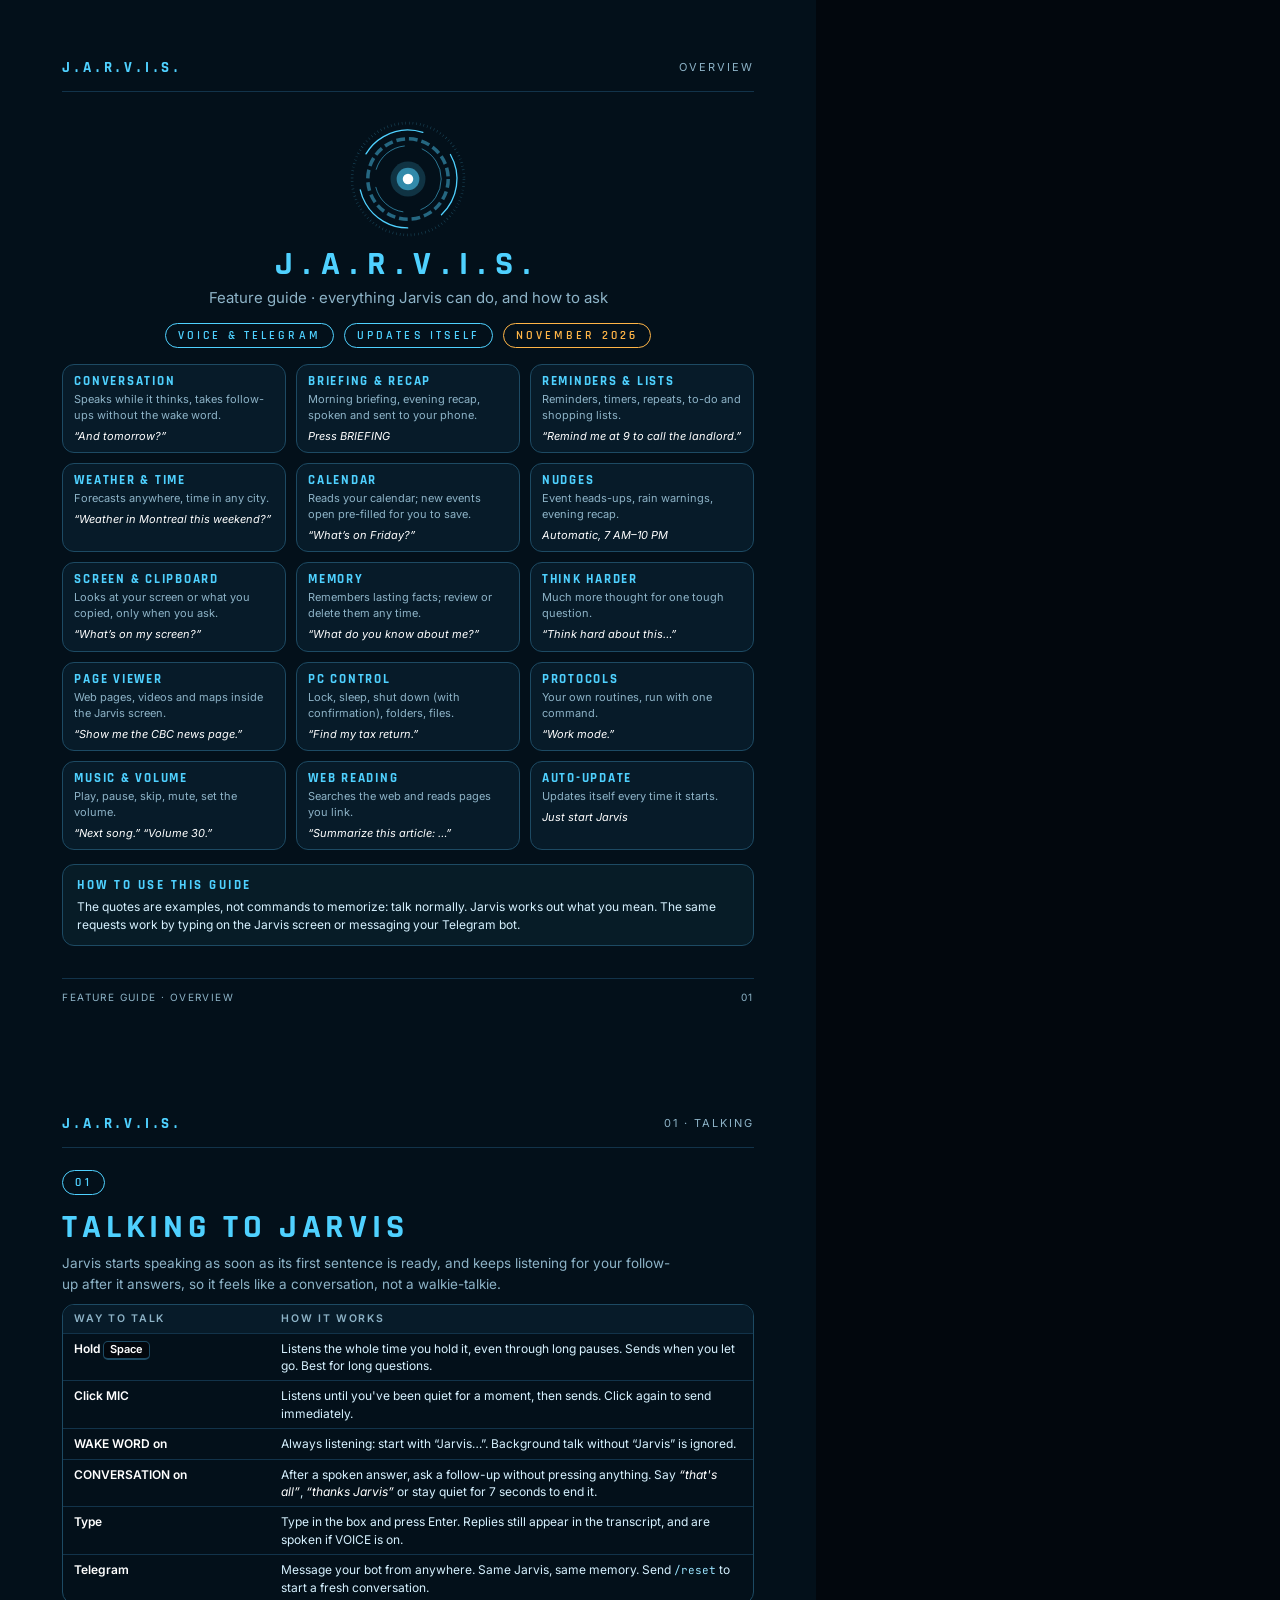
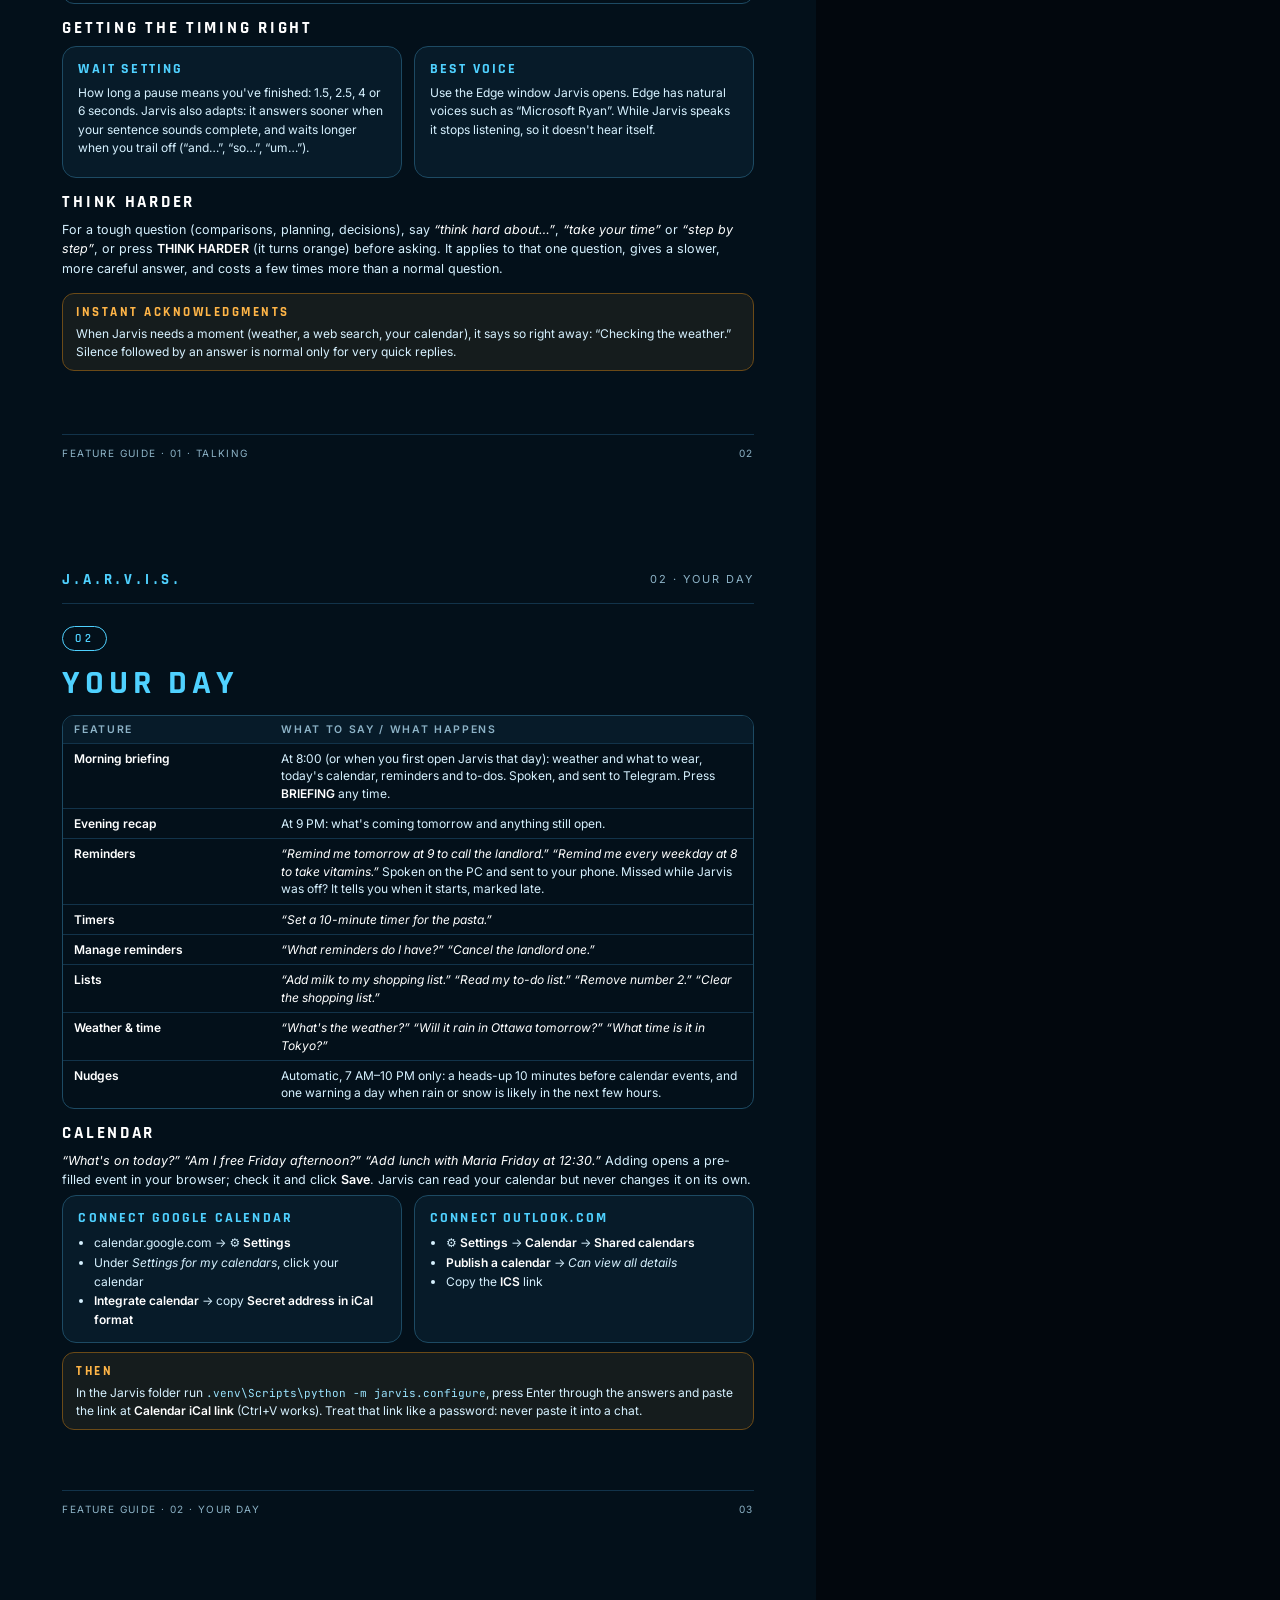
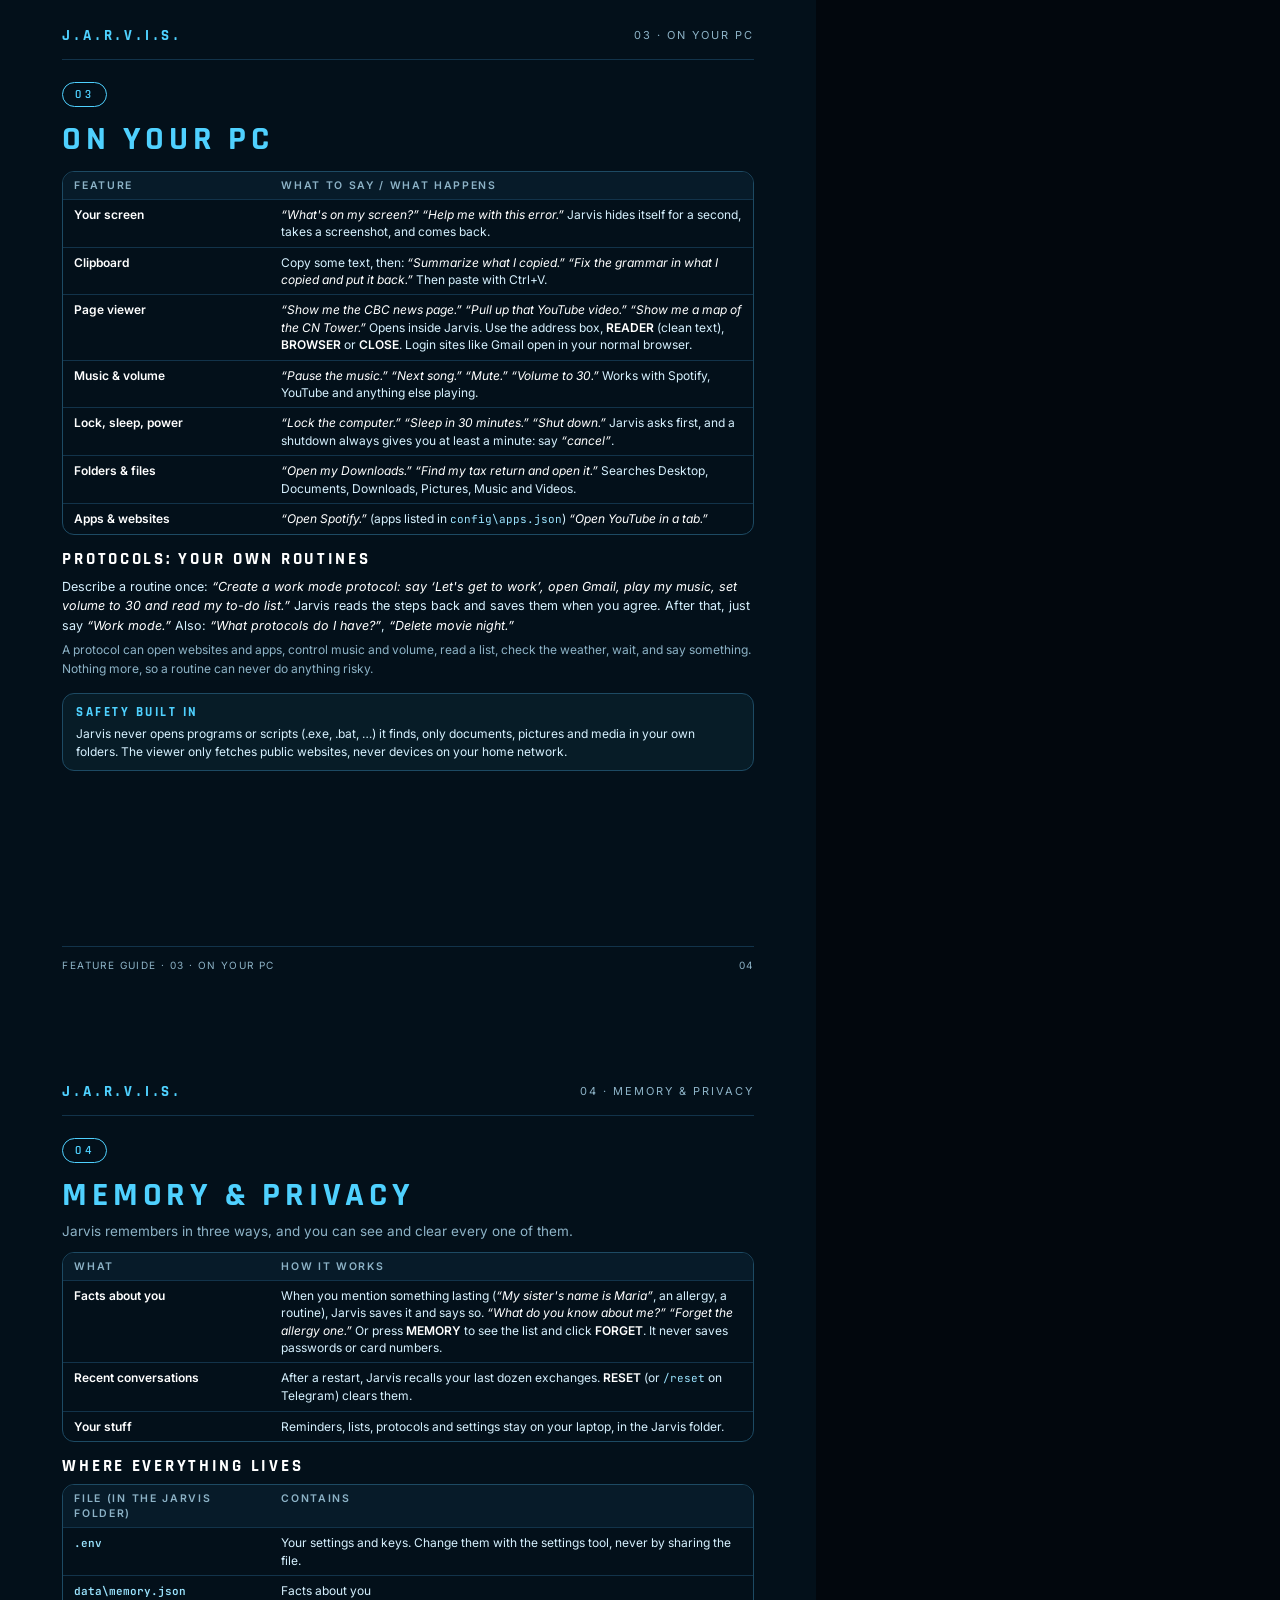
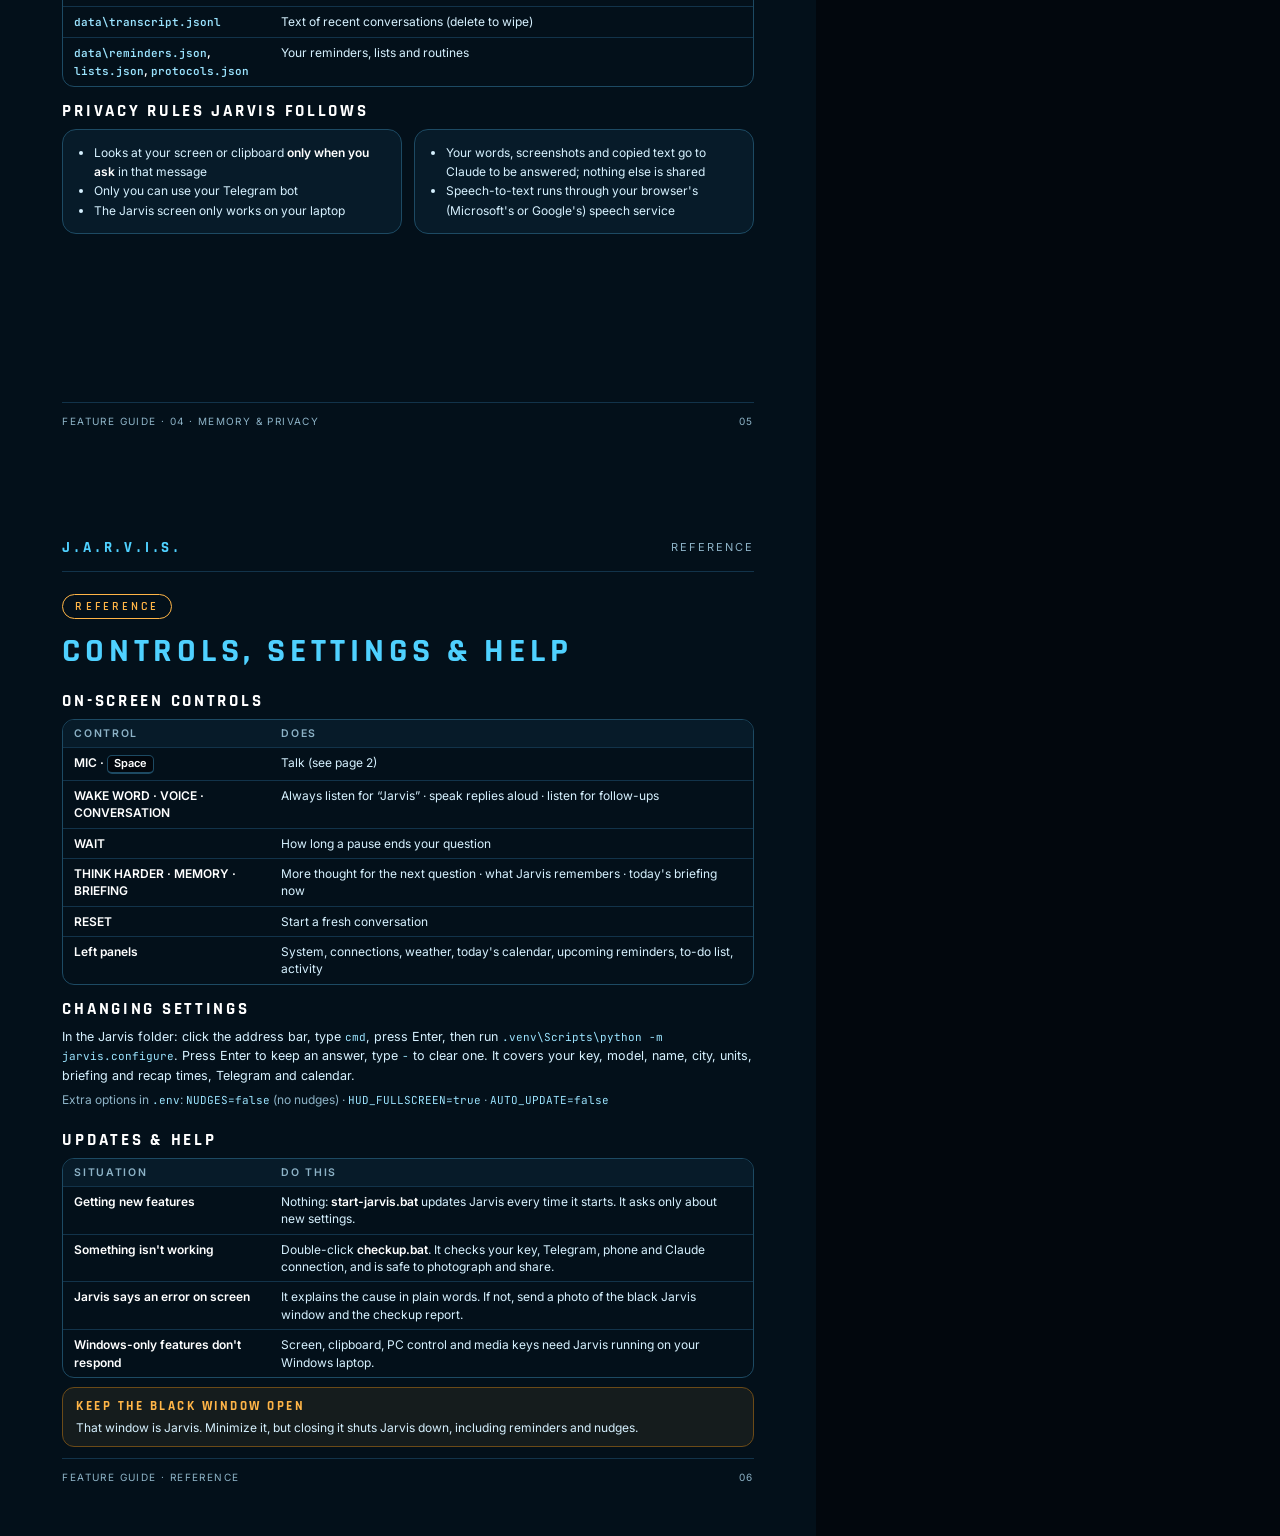
==== docs/src/features.html @ b1945a87 "Add themed feature guide PDF covering everything Jarvis can do Co-Authored-By: Claude Opus 5.5 <nore" ====
<!doctype html>
<html lang="en">
<head>
<meta charset="utf-8">
<title>Jarvis Feature Guide</title>
<link rel="stylesheet" href="https://fonts.googleapis.com/css2?family=Inter:wght@400;500;600;700&family=JetBrains+Mono:wght@400;500&family=Rajdhani:wght@500;600;700&display=swap">
<style>
  @page { size: letter; margin: 0; }
  :root {
    --bg: #03101a; --deep: #02070d; --card: #071b29; --line: #1d4a63; --rule: #12334a;
    --cyan: #4fd1ff; --cyan-soft: #9be4ff; --amber: #ffb547; --amber-line: #6b4a17;
    --text: #d6f1ff; --muted: #8db3c7; --white: #ffffff;
  }
  * { box-sizing: border-box; }
  html, body { margin: 0; background: var(--deep); }
  body { font-family: Inter, system-ui, sans-serif; color: var(--text); -webkit-print-color-adjust: exact; print-color-adjust: exact; }
  .page {
    width: 8.5in; height: 11in; padding: 0.6in 0.65in 0.55in; position: relative; overflow: hidden;
    background: var(--bg); page-break-after: always; display: flex; flex-direction: column;
  }
  .page:last-child { page-break-after: auto; }
  .topbar { display: flex; align-items: center; justify-content: space-between; padding-bottom: 14px; border-bottom: 1px solid var(--rule); margin-bottom: 22px; }
  .brand { font-family: Rajdhani, sans-serif; font-weight: 700; letter-spacing: .32em; color: var(--cyan); font-size: 15px; }
  .crumb { font-size: 11px; letter-spacing: .18em; color: var(--muted); }
  .foot { margin-top: auto; display: flex; justify-content: space-between; font-size: 10px; letter-spacing: .14em; color: var(--muted); padding-top: 12px; border-top: 1px solid var(--rule); }
  h1 { font-family: Rajdhani, sans-serif; font-weight: 700; letter-spacing: .14em; color: var(--cyan); font-size: 34px; margin: 0 0 4px; text-transform: uppercase; }
  h2 { font-family: Rajdhani, sans-serif; font-weight: 700; letter-spacing: .16em; color: var(--white); font-size: 17px; margin: 18px 0 8px; text-transform: uppercase; }
  .lead { color: var(--muted); font-size: 13.5px; line-height: 1.55; margin: 0 0 16px; max-width: 6.4in; }
  p { font-size: 12.5px; line-height: 1.55; margin: 0 0 8px; }
  b, strong { color: var(--white); font-weight: 600; }
  .chip { display: inline-block; font-family: Rajdhani, sans-serif; font-weight: 600; font-size: 12px; letter-spacing: .26em; padding: 4px 12px; border: 1px solid var(--cyan); border-radius: 999px; color: var(--cyan); }
  .chip.amber { border-color: var(--amber); color: var(--amber); }
  .page > .chip { align-self: flex-start; }

  .steps { list-style: none; margin: 0; padding: 0; display: flex; flex-direction: column; gap: 9px; }
  .steps li { display: grid; grid-template-columns: 22px 30px 1fr; gap: 10px; align-items: start; background: var(--card); border: 1px solid var(--line); border-radius: 12px; padding: 10px 12px; font-size: 12.5px; line-height: 1.5; }
  .box { width: 16px; height: 16px; border: 1.5px solid var(--cyan); border-radius: 4px; margin-top: 2px; }
  .num { font-family: Rajdhani, sans-serif; font-weight: 700; color: var(--cyan); font-size: 17px; line-height: 1.2; }
  .steps li .sub { color: var(--muted); font-size: 11.5px; display: block; margin-top: 3px; }

  code, .mono { font-family: "JetBrains Mono", ui-monospace, monospace; font-size: 11.5px; color: var(--cyan-soft); }
  .term { background: var(--deep); border: 1px solid var(--line); border-radius: 12px; padding: 12px 14px; margin: 8px 0 4px; }
  .term .bar { display: flex; gap: 6px; margin-bottom: 9px; }
  .term .bar i { width: 8px; height: 8px; border-radius: 50%; background: var(--line); }
  .term pre { margin: 0; font-family: "JetBrains Mono", monospace; font-size: 12px; line-height: 1.75; color: var(--text); white-space: pre-wrap; }
  .term pre .p { color: var(--cyan); }
  .term pre .c { color: var(--muted); }

  .callout { border: 1px solid var(--amber-line); background: rgba(255,181,71,0.07); border-radius: 12px; padding: 11px 14px; margin: 12px 0; font-size: 12px; line-height: 1.5; }
  .callout .t { font-family: Rajdhani, sans-serif; font-weight: 700; letter-spacing: .2em; color: var(--amber); font-size: 12.5px; display: block; margin-bottom: 3px; }
  .callout.info { border-color: var(--line); background: rgba(79,209,255,0.06); }
  .callout.info .t { color: var(--cyan); }

  .check { margin-top: 14px; display: flex; gap: 14px; align-items: center; border: 1.5px solid var(--cyan); border-radius: 14px; padding: 12px 16px; background: rgba(79,209,255,0.07); }
  .check svg { flex: none; }
  .check .t { font-family: Rajdhani, sans-serif; font-weight: 700; letter-spacing: .22em; color: var(--cyan); font-size: 13px; }
  .check p { margin: 2px 0 0; }

  .grid2 { display: grid; grid-template-columns: 1fr 1fr; gap: 12px; }
  .card { background: var(--card); border: 1px solid var(--line); border-radius: 14px; padding: 13px 15px; }
  .card h3 { margin: 0 0 6px; font-family: Rajdhani, sans-serif; font-weight: 700; letter-spacing: .16em; font-size: 13.5px; color: var(--cyan); text-transform: uppercase; }
  .card p, .card li { font-size: 12px; }
  .card ul { margin: 0; padding-left: 16px; line-height: 1.6; }

  .table { width: 100%; border-collapse: separate; border-spacing: 0; font-size: 12px; border: 1px solid var(--line); border-radius: 12px; overflow: hidden; }
  .table th, .table td { text-align: left; padding: 9px 12px; border-bottom: 1px solid var(--rule); vertical-align: top; line-height: 1.45; }
  .table th { background: var(--card); color: var(--muted); font-weight: 600; font-size: 10.5px; letter-spacing: .16em; }
  .table tr:last-child td { border-bottom: none; }
  .compact .table th, .compact .table td { padding: 6px 12px; }
  .compact .term pre { line-height: 1.6; }
  .compact .steps li { padding: 8px 12px; }
  .compact .callout { margin: 9px 0; padding: 9px 14px; }
  .compact .lead { margin-bottom: 10px; }
  .compact h1 { font-size: 30px; }
  .compact .check { margin-top: 8px; padding: 8px 14px; }
  .compact .topbar { margin-bottom: 14px; }
  .compact .term { margin: 4px 0 2px; padding: 10px 14px; }
  .compact .steps { gap: 7px; }
  .table td:first-child { color: var(--white); font-weight: 600; width: 34%; }

  /* cover */
  .cover { justify-content: flex-start; }
  .reactor { display: flex; justify-content: center; margin: 18px 0 10px; }
  .cover h1 { font-size: 46px; text-align: center; letter-spacing: .3em; margin-top: 4px; }
  .cover .sub { text-align: center; color: var(--muted); font-size: 15px; margin: 0 0 18px; letter-spacing: .04em; }
  .timeline { display: grid; grid-template-columns: repeat(4, minmax(0,1fr)); gap: 10px; margin-top: 8px; }
  .timeline .card { padding: 12px; }
  .timeline .n { font-family: Rajdhani, sans-serif; font-weight: 700; color: var(--cyan); font-size: 26px; line-height: 1; }
  .timeline .k { font-family: Rajdhani, sans-serif; font-weight: 700; letter-spacing: .14em; color: var(--white); font-size: 13px; margin: 6px 0 4px; text-transform: uppercase; }
  .timeline .d { font-size: 11px; color: var(--muted); line-height: 1.45; }
  .timeline .m { font-size: 10.5px; color: var(--cyan-soft); margin-top: 6px; letter-spacing: .08em; }
  .notepad { display: grid; grid-template-columns: 1fr 1fr; gap: 10px; margin-top: 10px; }
  .field { border: 1px dashed var(--line); border-radius: 10px; padding: 9px 12px; font-size: 11px; color: var(--muted); letter-spacing: .06em; height: 50px; }

  .cmd { font-family: "JetBrains Mono", monospace; font-size: 11px; color: var(--cyan-soft); }
  .quote { color: var(--white); font-style: italic; }
  .grid3 { display: grid; grid-template-columns: repeat(3, minmax(0,1fr)); gap: 10px; }
  .feat { background: var(--card); border: 1px solid var(--line); border-radius: 12px; padding: 8px 11px; }
  .feat .k { font-family: Rajdhani, sans-serif; font-weight: 700; letter-spacing: .14em; color: var(--cyan); font-size: 12.5px; text-transform: uppercase; }
  .feat .d { font-size: 11px; color: var(--muted); line-height: 1.45; margin-top: 3px; }
  .feat .q { font-size: 11px; color: var(--white); font-style: italic; margin-top: 5px; line-height: 1.4; }
  .table td:first-child { width: 30%; }
  .tight .table th, .tight .table td { padding: 6px 11px; }
  .tight h2 { margin: 13px 0 7px; }
  .tight .callout { margin: 9px 0; padding: 9px 13px; }
  .tight .lead { margin-bottom: 10px; }
  .tight p { margin-bottom: 6px; }
  .kbd { display: inline-block; border: 1px solid var(--line); border-bottom-width: 2px; border-radius: 5px; padding: 0 6px; font-size: 11px; color: var(--white); background: var(--deep); }
</style>
</head>
<body>

<section class="page ">
  <div class="topbar"><span class="brand">J.A.R.V.I.S.</span><span class="crumb">OVERVIEW</span></div>

  <div class="reactor" style="display:flex;justify-content:center;margin:6px 0 4px"><svg width="118" height="118" viewBox="0 0 270 270" aria-hidden="true">
      <circle cx="135" cy="135" r="128" fill="none" stroke="#4fd1ff" stroke-opacity="0.35" stroke-width="6" stroke-dasharray="1 7.4"/>
      <circle cx="135" cy="135" r="112" fill="none" stroke="#4fd1ff" stroke-width="3" stroke-dasharray="150 85" stroke-linecap="round" transform="rotate(-30 135 135)"/>
      <circle cx="135" cy="135" r="92" fill="none" stroke="#4fd1ff" stroke-opacity="0.45" stroke-width="8" stroke-dasharray="20 9"/>
      <circle cx="135" cy="135" r="76" fill="none" stroke="#4fd1ff" stroke-opacity="0.8" stroke-width="1.5" stroke-dasharray="90 40"/>
      <circle cx="135" cy="135" r="40" fill="#4fd1ff" fill-opacity="0.18"/>
      <circle cx="135" cy="135" r="26" fill="#4fd1ff" fill-opacity="0.55"/>
      <circle cx="135" cy="135" r="12" fill="#ffffff"/>
    </svg></div>
  <h1 style="text-align:center;font-size:34px;letter-spacing:.3em;margin:0">J.A.R.V.I.S.</h1>
  <p class="sub" style="text-align:center;color:var(--muted);font-size:15px;margin:0 0 14px">Feature guide · everything Jarvis can do, and how to ask</p>
  <div style="display:flex;justify-content:center;gap:10px;margin-bottom:16px">
    <span class="chip">VOICE &amp; TELEGRAM</span><span class="chip">UPDATES ITSELF</span><span class="chip amber">NOVEMBER 2026</span>
  </div>
  <div class="grid3">
    <div class="feat"><div class="k">Conversation</div><div class="d">Speaks while it thinks, takes follow-ups without the wake word.</div><div class="q">“And tomorrow?”</div></div>
    <div class="feat"><div class="k">Briefing &amp; recap</div><div class="d">Morning briefing, evening recap, spoken and sent to your phone.</div><div class="q">Press BRIEFING</div></div>
    <div class="feat"><div class="k">Reminders &amp; lists</div><div class="d">Reminders, timers, repeats, to-do and shopping lists.</div><div class="q">“Remind me at 9 to call the landlord.”</div></div>
    <div class="feat"><div class="k">Weather &amp; time</div><div class="d">Forecasts anywhere, time in any city.</div><div class="q">“Weather in Montreal this weekend?”</div></div>
    <div class="feat"><div class="k">Calendar</div><div class="d">Reads your calendar; new events open pre-filled for you to save.</div><div class="q">“What’s on Friday?”</div></div>
    <div class="feat"><div class="k">Nudges</div><div class="d">Event heads-ups, rain warnings, evening recap.</div><div class="q">Automatic, 7 AM–10 PM</div></div>
    <div class="feat"><div class="k">Screen &amp; clipboard</div><div class="d">Looks at your screen or what you copied, only when you ask.</div><div class="q">“What’s on my screen?”</div></div>
    <div class="feat"><div class="k">Memory</div><div class="d">Remembers lasting facts; review or delete them any time.</div><div class="q">“What do you know about me?”</div></div>
    <div class="feat"><div class="k">Think harder</div><div class="d">Much more thought for one tough question.</div><div class="q">“Think hard about this…”</div></div>
    <div class="feat"><div class="k">Page viewer</div><div class="d">Web pages, videos and maps inside the Jarvis screen.</div><div class="q">“Show me the CBC news page.”</div></div>
    <div class="feat"><div class="k">PC control</div><div class="d">Lock, sleep, shut down (with confirmation), folders, files.</div><div class="q">“Find my tax return.”</div></div>
    <div class="feat"><div class="k">Protocols</div><div class="d">Your own routines, run with one command.</div><div class="q">“Work mode.”</div></div>
    <div class="feat"><div class="k">Music &amp; volume</div><div class="d">Play, pause, skip, mute, set the volume.</div><div class="q">“Next song.” “Volume 30.”</div></div>
    <div class="feat"><div class="k">Web reading</div><div class="d">Searches the web and reads pages you link.</div><div class="q">“Summarize this article: …”</div></div>
    <div class="feat"><div class="k">Auto-update</div><div class="d">Updates itself every time it starts.</div><div class="q">Just start Jarvis</div></div>
  </div>
  <div class="callout info" style="margin-top:14px"><span class="t">HOW TO USE THIS GUIDE</span>The quotes are examples, not commands to memorize: talk normally. Jarvis works out what you mean. The same requests work by typing on the Jarvis screen or messaging your Telegram bot.</div>

  <div class="foot"><span>FEATURE GUIDE · OVERVIEW</span><span>01</span></div>
</section>
<section class="page tight">
  <div class="topbar"><span class="brand">J.A.R.V.I.S.</span><span class="crumb">01 · TALKING</span></div>

  <span class="chip">01</span>
  <h1 style="margin-top:10px">Talking to Jarvis</h1>
  <p class="lead">Jarvis starts speaking as soon as its first sentence is ready, and keeps listening for your follow-up after it answers, so it feels like a conversation, not a walkie-talkie.</p>
  <table class="table">
    <tr><th>WAY TO TALK</th><th>HOW IT WORKS</th></tr>
    <tr><td>Hold <span class="kbd">Space</span></td><td>Listens the whole time you hold it, even through long pauses. Sends when you let go. Best for long questions.</td></tr>
    <tr><td>Click <b>MIC</b></td><td>Listens until you've been quiet for a moment, then sends. Click again to send immediately.</td></tr>
    <tr><td><b>WAKE WORD</b> on</td><td>Always listening: start with “Jarvis…”. Background talk without “Jarvis” is ignored.</td></tr>
    <tr><td><b>CONVERSATION</b> on</td><td>After a spoken answer, ask a follow-up without pressing anything. Say <span class="quote">“that's all”</span>, <span class="quote">“thanks Jarvis”</span> or stay quiet for 7 seconds to end it.</td></tr>
    <tr><td>Type</td><td>Type in the box and press Enter. Replies still appear in the transcript, and are spoken if VOICE is on.</td></tr>
    <tr><td>Telegram</td><td>Message your bot from anywhere. Same Jarvis, same memory. Send <span class="cmd">/reset</span> to start a fresh conversation.</td></tr>
  </table>

  <h2>Getting the timing right</h2>
  <div class="grid2">
    <div class="card"><h3>WAIT setting</h3><p>How long a pause means you've finished: 1.5, 2.5, 4 or 6 seconds. Jarvis also adapts: it answers sooner when your sentence sounds complete, and waits longer when you trail off (“and…”, “so…”, “um…”).</p></div>
    <div class="card"><h3>Best voice</h3><p>Use the Edge window Jarvis opens. Edge has natural voices such as “Microsoft Ryan”. While Jarvis speaks it stops listening, so it doesn't hear itself.</p></div>
  </div>

  <h2>Think harder</h2>
  <p>For a tough question (comparisons, planning, decisions), say <span class="quote">“think hard about…”</span>, <span class="quote">“take your time”</span> or <span class="quote">“step by step”</span>, or press <b>THINK HARDER</b> (it turns orange) before asking. It applies to that one question, gives a slower, more careful answer, and costs a few times more than a normal question.</p>

  <div class="callout"><span class="t">INSTANT ACKNOWLEDGMENTS</span>When Jarvis needs a moment (weather, a web search, your calendar), it says so right away: “Checking the weather.” Silence followed by an answer is normal only for very quick replies.</div>

  <div class="foot"><span>FEATURE GUIDE · 01 · TALKING</span><span>02</span></div>
</section>
<section class="page tight">
  <div class="topbar"><span class="brand">J.A.R.V.I.S.</span><span class="crumb">02 · YOUR DAY</span></div>

  <span class="chip">02</span>
  <h1 style="margin-top:10px">Your day</h1>
  <table class="table" style="margin-top:6px">
    <tr><th>FEATURE</th><th>WHAT TO SAY / WHAT HAPPENS</th></tr>
    <tr><td>Morning briefing</td><td>At 8:00 (or when you first open Jarvis that day): weather and what to wear, today's calendar, reminders and to-dos. Spoken, and sent to Telegram. Press <b>BRIEFING</b> any time.</td></tr>
    <tr><td>Evening recap</td><td>At 9 PM: what's coming tomorrow and anything still open.</td></tr>
    <tr><td>Reminders</td><td><span class="quote">“Remind me tomorrow at 9 to call the landlord.”</span> <span class="quote">“Remind me every weekday at 8 to take vitamins.”</span> Spoken on the PC and sent to your phone. Missed while Jarvis was off? It tells you when it starts, marked late.</td></tr>
    <tr><td>Timers</td><td><span class="quote">“Set a 10-minute timer for the pasta.”</span></td></tr>
    <tr><td>Manage reminders</td><td><span class="quote">“What reminders do I have?”</span> <span class="quote">“Cancel the landlord one.”</span></td></tr>
    <tr><td>Lists</td><td><span class="quote">“Add milk to my shopping list.”</span> <span class="quote">“Read my to-do list.”</span> <span class="quote">“Remove number 2.”</span> <span class="quote">“Clear the shopping list.”</span></td></tr>
    <tr><td>Weather &amp; time</td><td><span class="quote">“What's the weather?”</span> <span class="quote">“Will it rain in Ottawa tomorrow?”</span> <span class="quote">“What time is it in Tokyo?”</span></td></tr>
    <tr><td>Nudges</td><td>Automatic, 7 AM–10 PM only: a heads-up 10 minutes before calendar events, and one warning a day when rain or snow is likely in the next few hours.</td></tr>
  </table>

  <h2>Calendar</h2>
  <p><span class="quote">“What's on today?”</span> <span class="quote">“Am I free Friday afternoon?”</span> <span class="quote">“Add lunch with Maria Friday at 12:30.”</span> Adding opens a pre-filled event in your browser; check it and click <b>Save</b>. Jarvis can read your calendar but never changes it on its own.</p>
  <div class="grid2">
    <div class="card"><h3>Connect Google Calendar</h3><ul>
      <li>calendar.google.com → ⚙ <b>Settings</b></li>
      <li>Under <i>Settings for my calendars</i>, click your calendar</li>
      <li><b>Integrate calendar</b> → copy <b>Secret address in iCal format</b></li>
    </ul></div>
    <div class="card"><h3>Connect Outlook.com</h3><ul>
      <li>⚙ <b>Settings</b> → <b>Calendar</b> → <b>Shared calendars</b></li>
      <li><b>Publish a calendar</b> → <i>Can view all details</i></li>
      <li>Copy the <b>ICS</b> link</li>
    </ul></div>
  </div>
  <div class="callout"><span class="t">THEN</span>In the Jarvis folder run <span class="cmd">.venv\Scripts\python -m jarvis.configure</span>, press Enter through the answers and paste the link at <b>Calendar iCal link</b> (Ctrl+V works). Treat that link like a password: never paste it into a chat.</div>

  <div class="foot"><span>FEATURE GUIDE · 02 · YOUR DAY</span><span>03</span></div>
</section>
<section class="page tight">
  <div class="topbar"><span class="brand">J.A.R.V.I.S.</span><span class="crumb">03 · ON YOUR PC</span></div>

  <span class="chip">03</span>
  <h1 style="margin-top:10px">On your PC</h1>
  <table class="table" style="margin-top:6px">
    <tr><th>FEATURE</th><th>WHAT TO SAY / WHAT HAPPENS</th></tr>
    <tr><td>Your screen</td><td><span class="quote">“What's on my screen?”</span> <span class="quote">“Help me with this error.”</span> Jarvis hides itself for a second, takes a screenshot, and comes back.</td></tr>
    <tr><td>Clipboard</td><td>Copy some text, then: <span class="quote">“Summarize what I copied.”</span> <span class="quote">“Fix the grammar in what I copied and put it back.”</span> Then paste with Ctrl+V.</td></tr>
    <tr><td>Page viewer</td><td><span class="quote">“Show me the CBC news page.”</span> <span class="quote">“Pull up that YouTube video.”</span> <span class="quote">“Show me a map of the CN Tower.”</span> Opens inside Jarvis. Use the address box, <b>READER</b> (clean text), <b>BROWSER</b> or <b>CLOSE</b>. Login sites like Gmail open in your normal browser.</td></tr>
    <tr><td>Music &amp; volume</td><td><span class="quote">“Pause the music.”</span> <span class="quote">“Next song.”</span> <span class="quote">“Mute.”</span> <span class="quote">“Volume to 30.”</span> Works with Spotify, YouTube and anything else playing.</td></tr>
    <tr><td>Lock, sleep, power</td><td><span class="quote">“Lock the computer.”</span> <span class="quote">“Sleep in 30 minutes.”</span> <span class="quote">“Shut down.”</span> Jarvis asks first, and a shutdown always gives you at least a minute: say <span class="quote">“cancel”</span>.</td></tr>
    <tr><td>Folders &amp; files</td><td><span class="quote">“Open my Downloads.”</span> <span class="quote">“Find my tax return and open it.”</span> Searches Desktop, Documents, Downloads, Pictures, Music and Videos.</td></tr>
    <tr><td>Apps &amp; websites</td><td><span class="quote">“Open Spotify.”</span> (apps listed in <span class="cmd">config\apps.json</span>) <span class="quote">“Open YouTube in a tab.”</span></td></tr>
  </table>

  <h2>Protocols: your own routines</h2>
  <p>Describe a routine once: <span class="quote">“Create a work mode protocol: say ‘Let's get to work’, open Gmail, play my music, set volume to 30 and read my to-do list.”</span> Jarvis reads the steps back and saves them when you agree. After that, just say <span class="quote">“Work mode.”</span> Also: <span class="quote">“What protocols do I have?”</span>, <span class="quote">“Delete movie night.”</span></p>
  <p style="color:var(--muted);font-size:12px">A protocol can open websites and apps, control music and volume, read a list, check the weather, wait, and say something. Nothing more, so a routine can never do anything risky.</p>
  <div class="callout info"><span class="t">SAFETY BUILT IN</span>Jarvis never opens programs or scripts (.exe, .bat, …) it finds, only documents, pictures and media in your own folders. The viewer only fetches public websites, never devices on your home network.</div>

  <div class="foot"><span>FEATURE GUIDE · 03 · ON YOUR PC</span><span>04</span></div>
</section>
<section class="page tight">
  <div class="topbar"><span class="brand">J.A.R.V.I.S.</span><span class="crumb">04 · MEMORY & PRIVACY</span></div>

  <span class="chip">04</span>
  <h1 style="margin-top:10px">Memory &amp; privacy</h1>
  <p class="lead">Jarvis remembers in three ways, and you can see and clear every one of them.</p>
  <table class="table">
    <tr><th>WHAT</th><th>HOW IT WORKS</th></tr>
    <tr><td>Facts about you</td><td>When you mention something lasting (<span class="quote">“My sister's name is Maria”</span>, an allergy, a routine), Jarvis saves it and says so. <span class="quote">“What do you know about me?”</span> <span class="quote">“Forget the allergy one.”</span> Or press <b>MEMORY</b> to see the list and click <b>FORGET</b>. It never saves passwords or card numbers.</td></tr>
    <tr><td>Recent conversations</td><td>After a restart, Jarvis recalls your last dozen exchanges. <b>RESET</b> (or <span class="cmd">/reset</span> on Telegram) clears them.</td></tr>
    <tr><td>Your stuff</td><td>Reminders, lists, protocols and settings stay on your laptop, in the Jarvis folder.</td></tr>
  </table>

  <h2>Where everything lives</h2>
  <table class="table">
    <tr><th>FILE (IN THE JARVIS FOLDER)</th><th>CONTAINS</th></tr>
    <tr><td><span class="cmd">.env</span></td><td>Your settings and keys. Change them with the settings tool, never by sharing the file.</td></tr>
    <tr><td><span class="cmd">data\memory.json</span></td><td>Facts about you</td></tr>
    <tr><td><span class="cmd">data\transcript.jsonl</span></td><td>Text of recent conversations (delete to wipe)</td></tr>
    <tr><td><span class="cmd">data\reminders.json</span>, <span class="cmd">lists.json</span>, <span class="cmd">protocols.json</span></td><td>Your reminders, lists and routines</td></tr>
  </table>

  <h2>Privacy rules Jarvis follows</h2>
  <div class="grid2">
    <div class="card"><ul>
      <li>Looks at your screen or clipboard <b>only when you ask</b> in that message</li>
      <li>Only you can use your Telegram bot</li>
      <li>The Jarvis screen only works on your laptop</li>
    </ul></div>
    <div class="card"><ul>
      <li>Your words, screenshots and copied text go to Claude to be answered; nothing else is shared</li>
      <li>Speech-to-text runs through your browser's (Microsoft's or Google's) speech service</li>
    </ul></div>
  </div>

  <div class="foot"><span>FEATURE GUIDE · 04 · MEMORY & PRIVACY</span><span>05</span></div>
</section>
<section class="page tight">
  <div class="topbar"><span class="brand">J.A.R.V.I.S.</span><span class="crumb">REFERENCE</span></div>

  <span class="chip amber">REFERENCE</span>
  <h1 style="margin-top:10px">Controls, settings &amp; help</h1>
  <h2>On-screen controls</h2>
  <table class="table">
    <tr><th>CONTROL</th><th>DOES</th></tr>
    <tr><td><b>MIC</b> · <span class="kbd">Space</span></td><td>Talk (see page 2)</td></tr>
    <tr><td><b>WAKE WORD</b> · <b>VOICE</b> · <b>CONVERSATION</b></td><td>Always listen for “Jarvis” · speak replies aloud · listen for follow-ups</td></tr>
    <tr><td><b>WAIT</b></td><td>How long a pause ends your question</td></tr>
    <tr><td><b>THINK HARDER</b> · <b>MEMORY</b> · <b>BRIEFING</b></td><td>More thought for the next question · what Jarvis remembers · today's briefing now</td></tr>
    <tr><td><b>RESET</b></td><td>Start a fresh conversation</td></tr>
    <tr><td>Left panels</td><td>System, connections, weather, today's calendar, upcoming reminders, to-do list, activity</td></tr>
  </table>

  <h2>Changing settings</h2>
  <p>In the Jarvis folder: click the address bar, type <span class="cmd">cmd</span>, press Enter, then run <span class="cmd">.venv\Scripts\python -m jarvis.configure</span>. Press Enter to keep an answer, type <span class="cmd">-</span> to clear one. It covers your key, model, name, city, units, briefing and recap times, Telegram and calendar.</p>
  <p style="color:var(--muted);font-size:12px">Extra options in <span class="cmd">.env</span>: <span class="cmd">NUDGES=false</span> (no nudges) · <span class="cmd">HUD_FULLSCREEN=true</span> · <span class="cmd">AUTO_UPDATE=false</span></p>

  <h2>Updates &amp; help</h2>
  <table class="table">
    <tr><th>SITUATION</th><th>DO THIS</th></tr>
    <tr><td>Getting new features</td><td>Nothing: <b>start-jarvis.bat</b> updates Jarvis every time it starts. It asks only about new settings.</td></tr>
    <tr><td>Something isn't working</td><td>Double-click <b>checkup.bat</b>. It checks your key, Telegram, phone and Claude connection, and is safe to photograph and share.</td></tr>
    <tr><td>Jarvis says an error on screen</td><td>It explains the cause in plain words. If not, send a photo of the black Jarvis window and the checkup report.</td></tr>
    <tr><td>Windows-only features don't respond</td><td>Screen, clipboard, PC control and media keys need Jarvis running on your Windows laptop.</td></tr>
  </table>
  <div class="callout"><span class="t">KEEP THE BLACK WINDOW OPEN</span>That window is Jarvis. Minimize it, but closing it shuts Jarvis down, including reminders and nudges.</div>

  <div class="foot"><span>FEATURE GUIDE · REFERENCE</span><span>06</span></div>
</section>
</body>
</html>
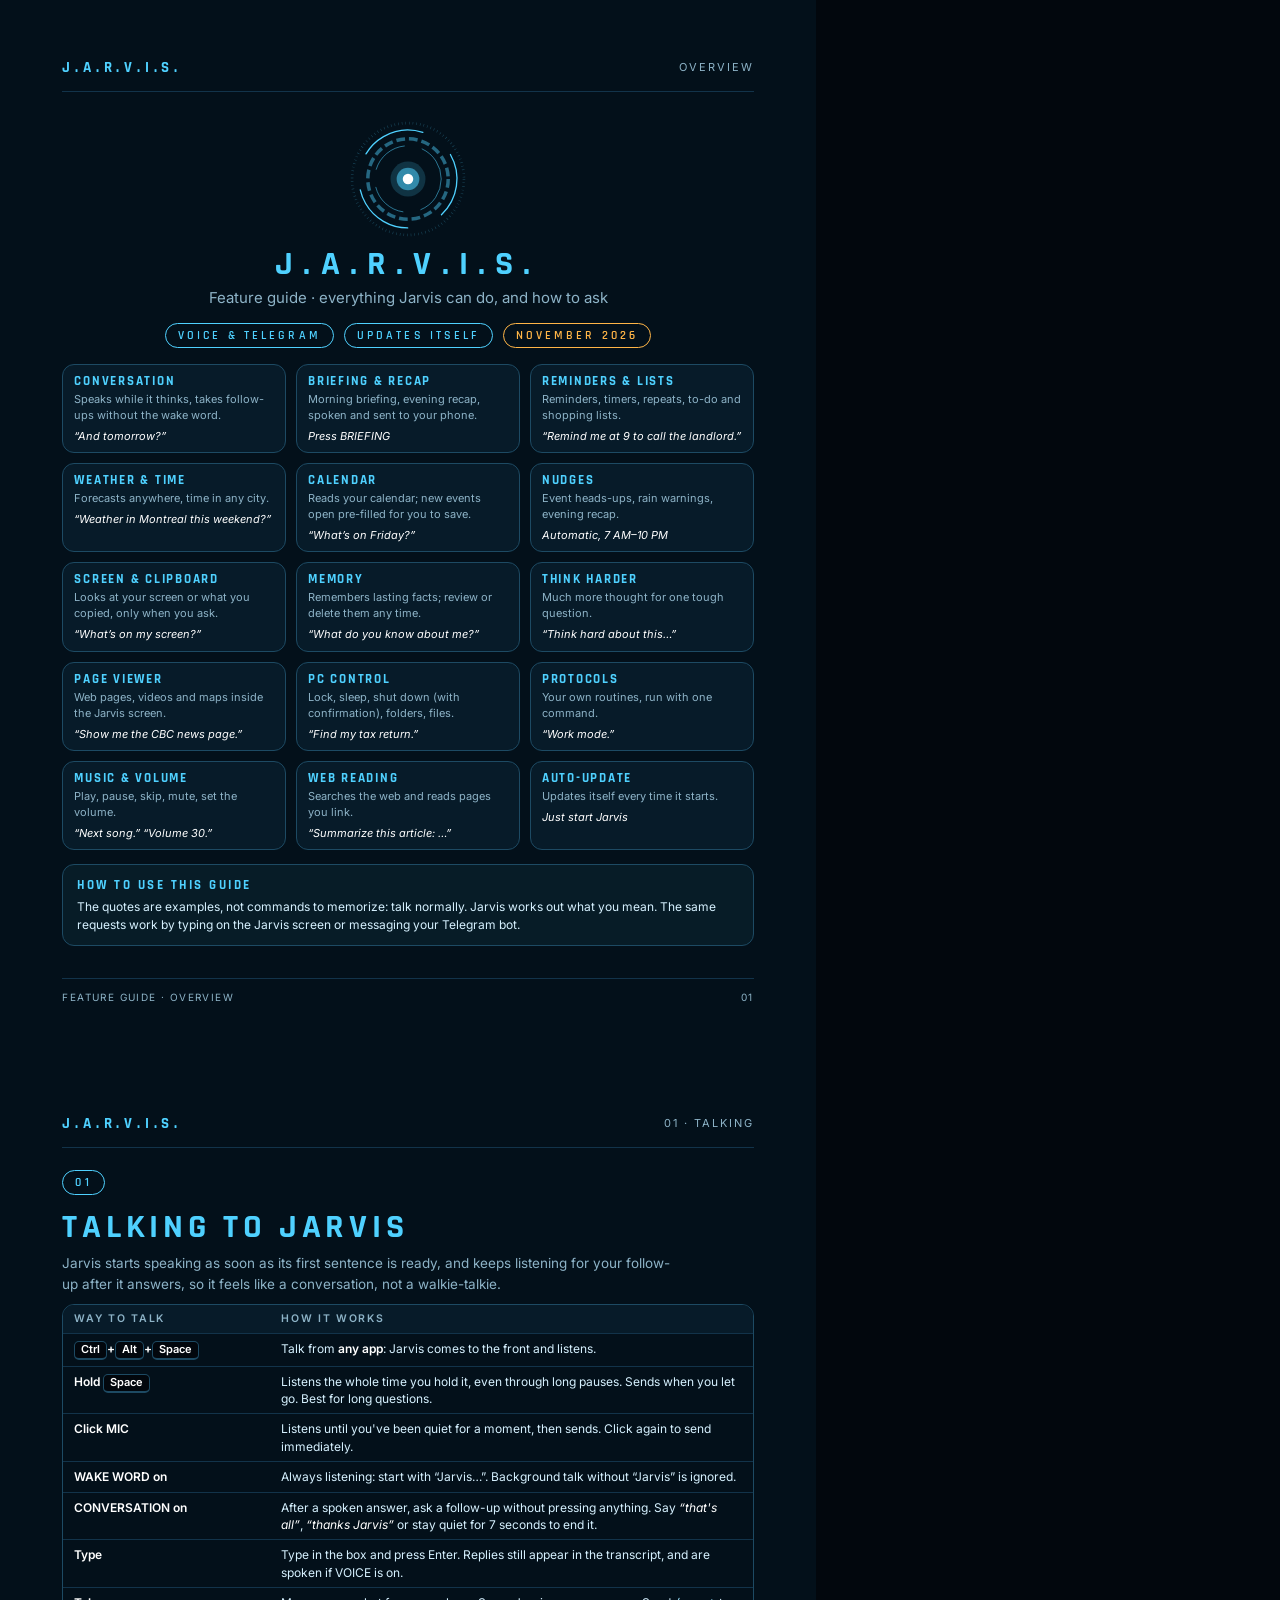
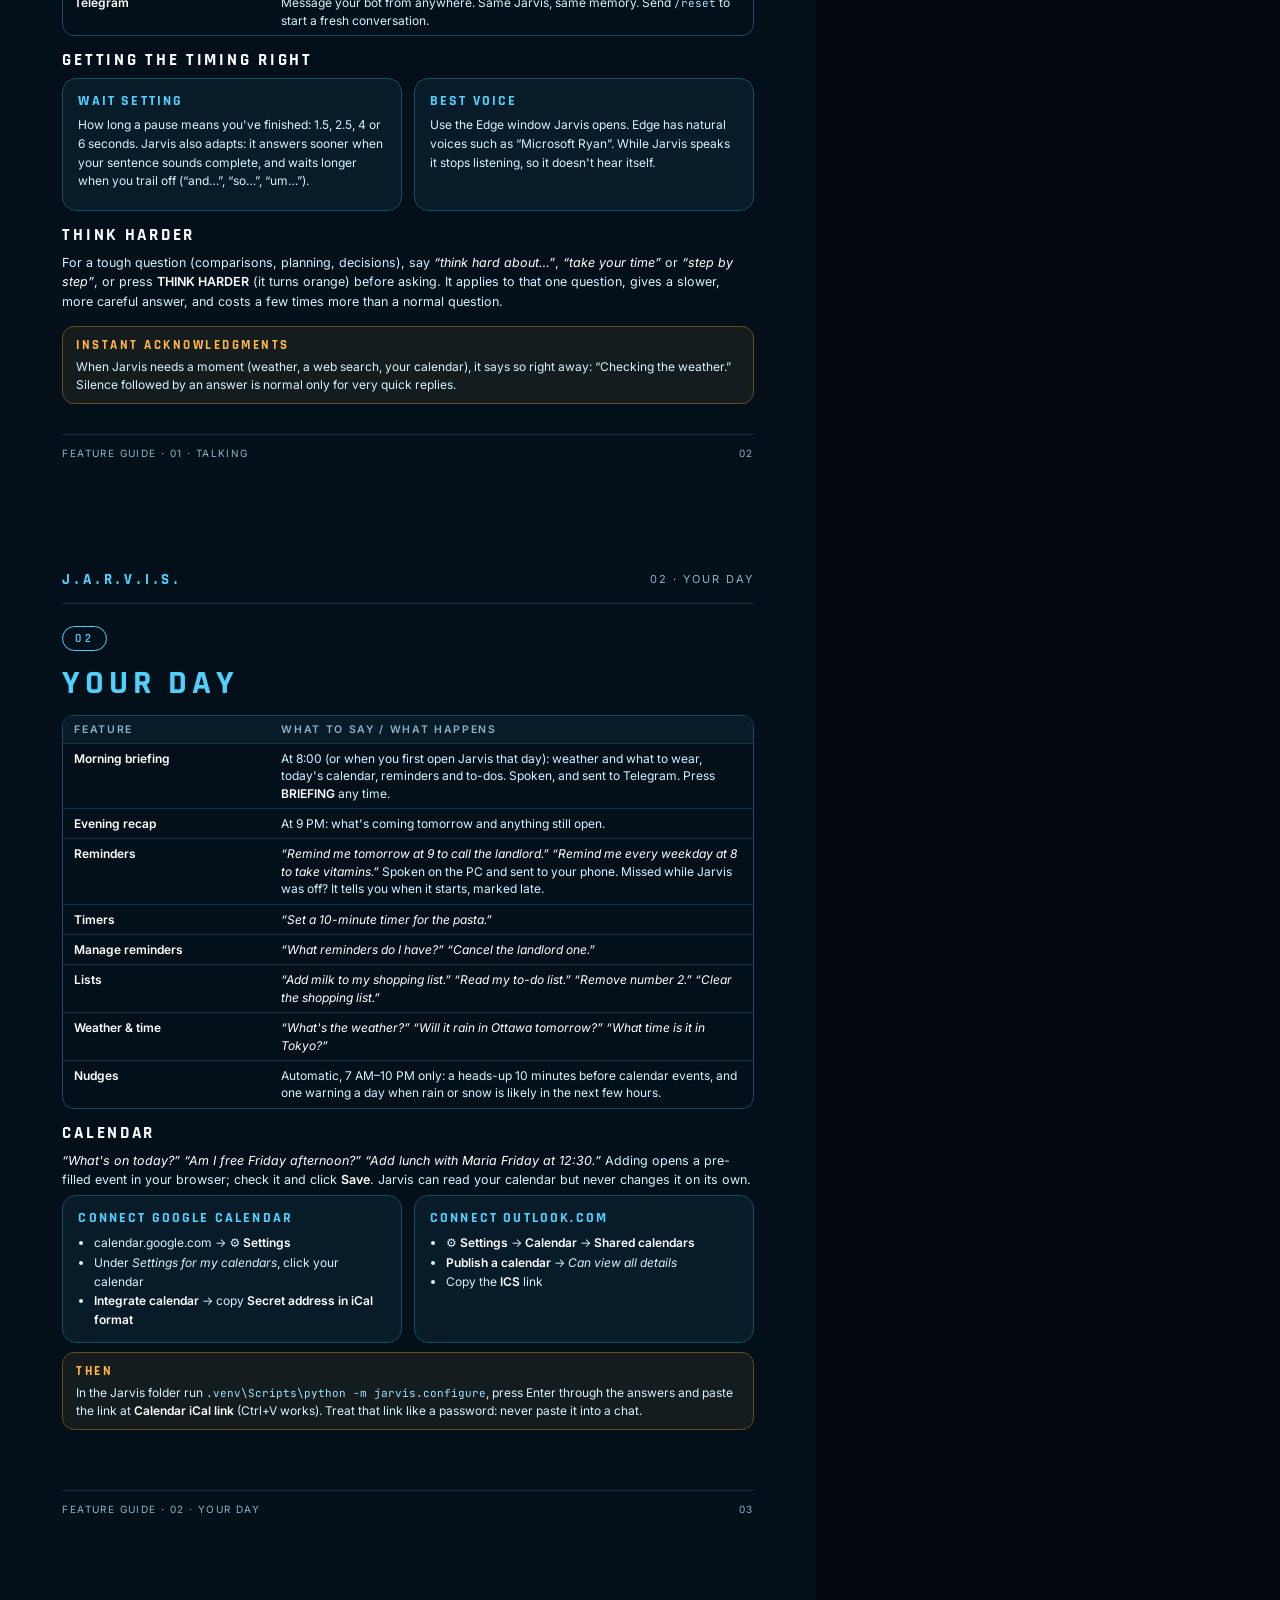
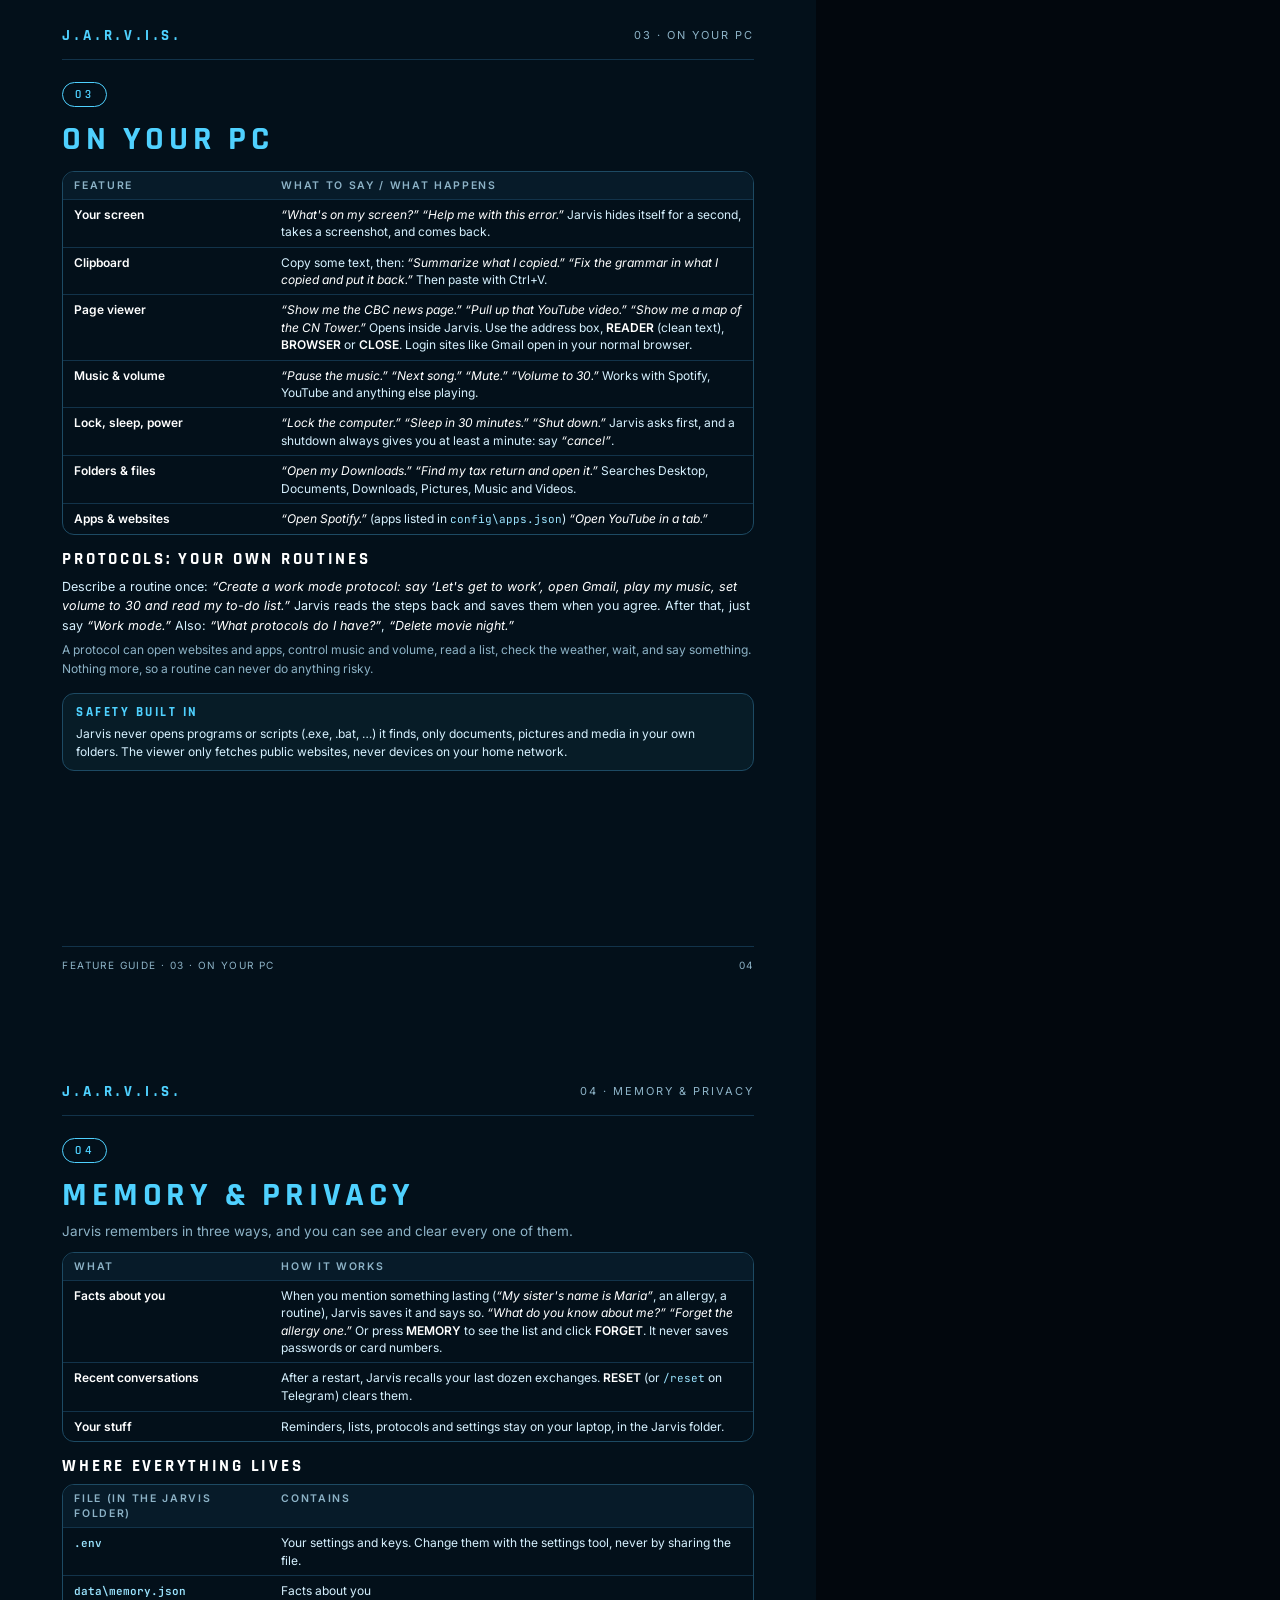
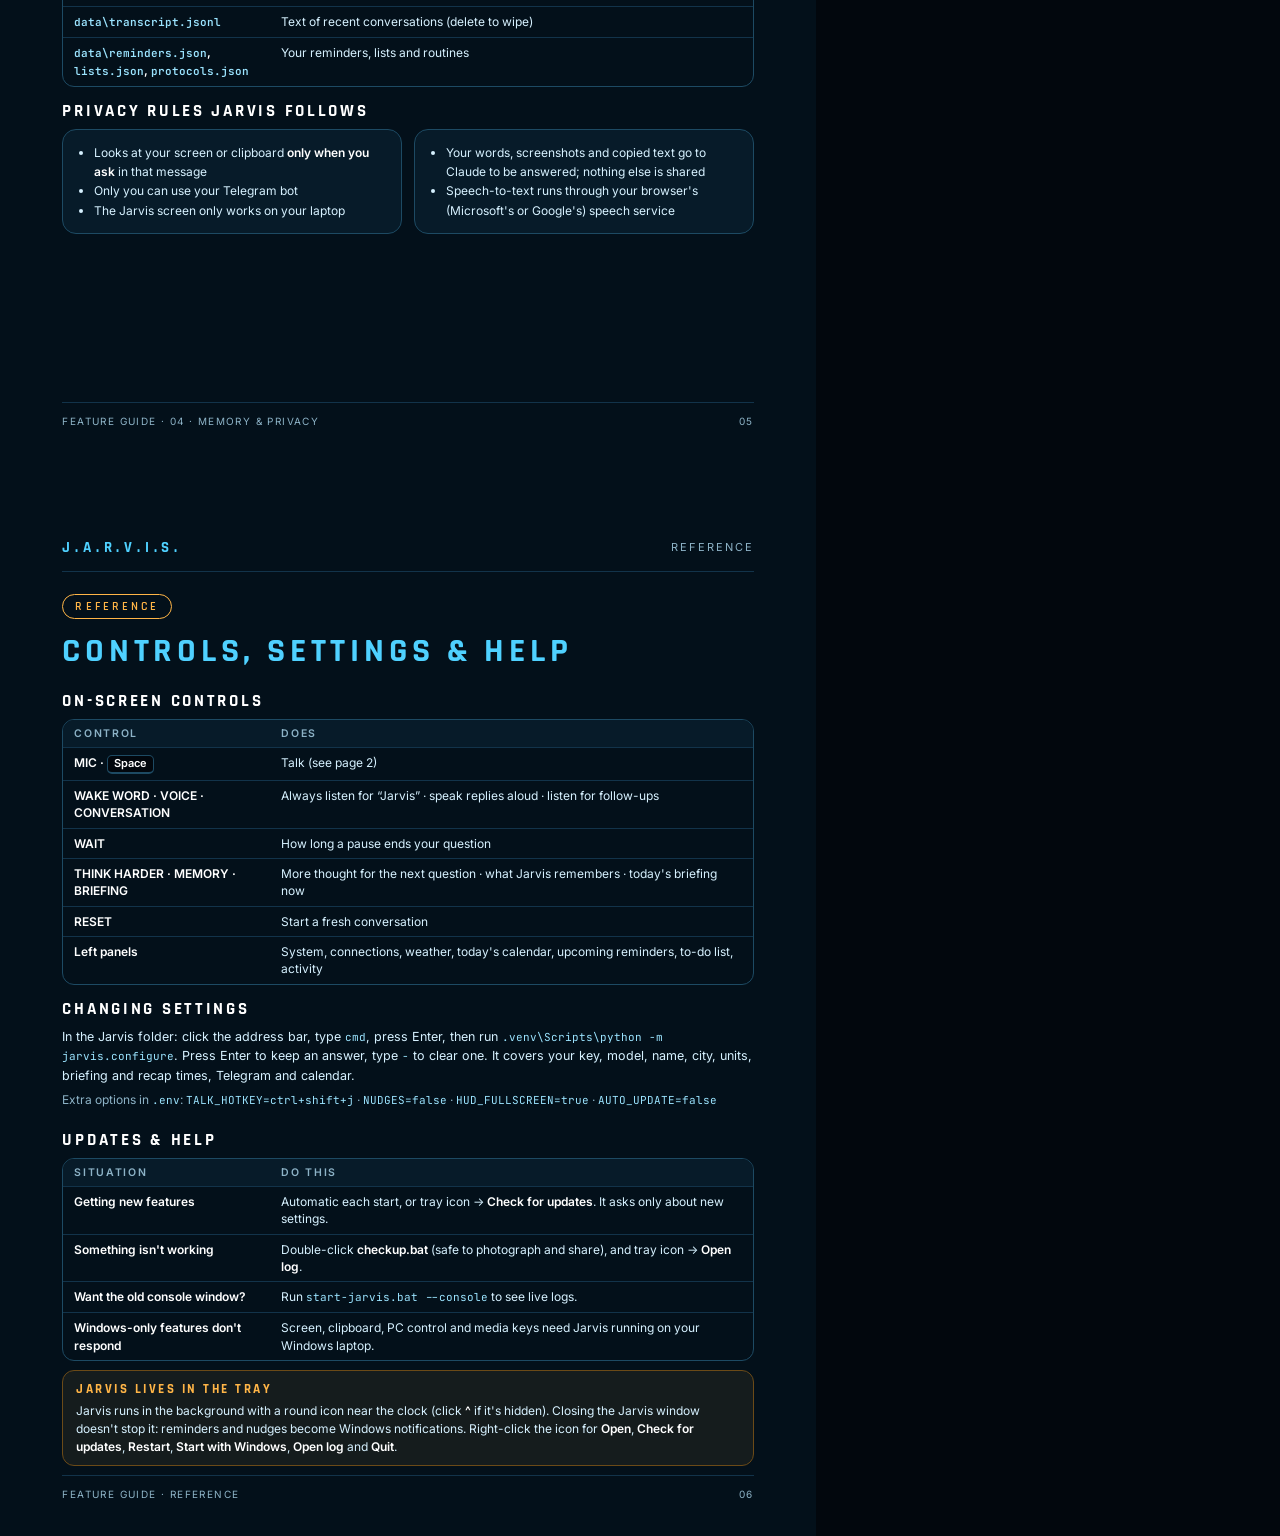
==== commit 14311e18: "Desktop polish: tray icon, global talk hotkey, notifications, shortcuts - Windows: start-jarvis.bat " ====
--- a/docs/src/features.html
+++ b/docs/src/features.html
@@ -156,6 +156,7 @@
   <p class="lead">Jarvis starts speaking as soon as its first sentence is ready, and keeps listening for your follow-up after it answers, so it feels like a conversation, not a walkie-talkie.</p>
   <table class="table">
     <tr><th>WAY TO TALK</th><th>HOW IT WORKS</th></tr>
+    <tr><td><span class="kbd">Ctrl</span>+<span class="kbd">Alt</span>+<span class="kbd">Space</span></td><td>Talk from <b>any app</b>: Jarvis comes to the front and listens.</td></tr>
     <tr><td>Hold <span class="kbd">Space</span></td><td>Listens the whole time you hold it, even through long pauses. Sends when you let go. Best for long questions.</td></tr>
     <tr><td>Click <b>MIC</b></td><td>Listens until you've been quiet for a moment, then sends. Click again to send immediately.</td></tr>
     <tr><td><b>WAKE WORD</b> on</td><td>Always listening: start with “Jarvis…”. Background talk without “Jarvis” is ignored.</td></tr>
@@ -290,17 +291,17 @@
 
   <h2>Changing settings</h2>
   <p>In the Jarvis folder: click the address bar, type <span class="cmd">cmd</span>, press Enter, then run <span class="cmd">.venv\Scripts\python -m jarvis.configure</span>. Press Enter to keep an answer, type <span class="cmd">-</span> to clear one. It covers your key, model, name, city, units, briefing and recap times, Telegram and calendar.</p>
-  <p style="color:var(--muted);font-size:12px">Extra options in <span class="cmd">.env</span>: <span class="cmd">NUDGES=false</span> (no nudges) · <span class="cmd">HUD_FULLSCREEN=true</span> · <span class="cmd">AUTO_UPDATE=false</span></p>
+  <p style="color:var(--muted);font-size:12px">Extra options in <span class="cmd">.env</span>: <span class="cmd">TALK_HOTKEY=ctrl+shift+j</span> · <span class="cmd">NUDGES=false</span> · <span class="cmd">HUD_FULLSCREEN=true</span> · <span class="cmd">AUTO_UPDATE=false</span></p>
 
   <h2>Updates &amp; help</h2>
   <table class="table">
     <tr><th>SITUATION</th><th>DO THIS</th></tr>
-    <tr><td>Getting new features</td><td>Nothing: <b>start-jarvis.bat</b> updates Jarvis every time it starts. It asks only about new settings.</td></tr>
-    <tr><td>Something isn't working</td><td>Double-click <b>checkup.bat</b>. It checks your key, Telegram, phone and Claude connection, and is safe to photograph and share.</td></tr>
-    <tr><td>Jarvis says an error on screen</td><td>It explains the cause in plain words. If not, send a photo of the black Jarvis window and the checkup report.</td></tr>
+    <tr><td>Getting new features</td><td>Automatic each start, or tray icon → <b>Check for updates</b>. It asks only about new settings.</td></tr>
+    <tr><td>Something isn't working</td><td>Double-click <b>checkup.bat</b> (safe to photograph and share), and tray icon → <b>Open log</b>.</td></tr>
+    <tr><td>Want the old console window?</td><td>Run <span class="cmd">start-jarvis.bat --console</span> to see live logs.</td></tr>
     <tr><td>Windows-only features don't respond</td><td>Screen, clipboard, PC control and media keys need Jarvis running on your Windows laptop.</td></tr>
   </table>
-  <div class="callout"><span class="t">KEEP THE BLACK WINDOW OPEN</span>That window is Jarvis. Minimize it, but closing it shuts Jarvis down, including reminders and nudges.</div>
+  <div class="callout"><span class="t">JARVIS LIVES IN THE TRAY</span>Jarvis runs in the background with a round icon near the clock (click <b>^</b> if it's hidden). Closing the Jarvis window doesn't stop it: reminders and nudges become Windows notifications. Right-click the icon for <b>Open</b>, <b>Check for updates</b>, <b>Restart</b>, <b>Start with Windows</b>, <b>Open log</b> and <b>Quit</b>.</div>
 
   <div class="foot"><span>FEATURE GUIDE · REFERENCE</span><span>06</span></div>
 </section>
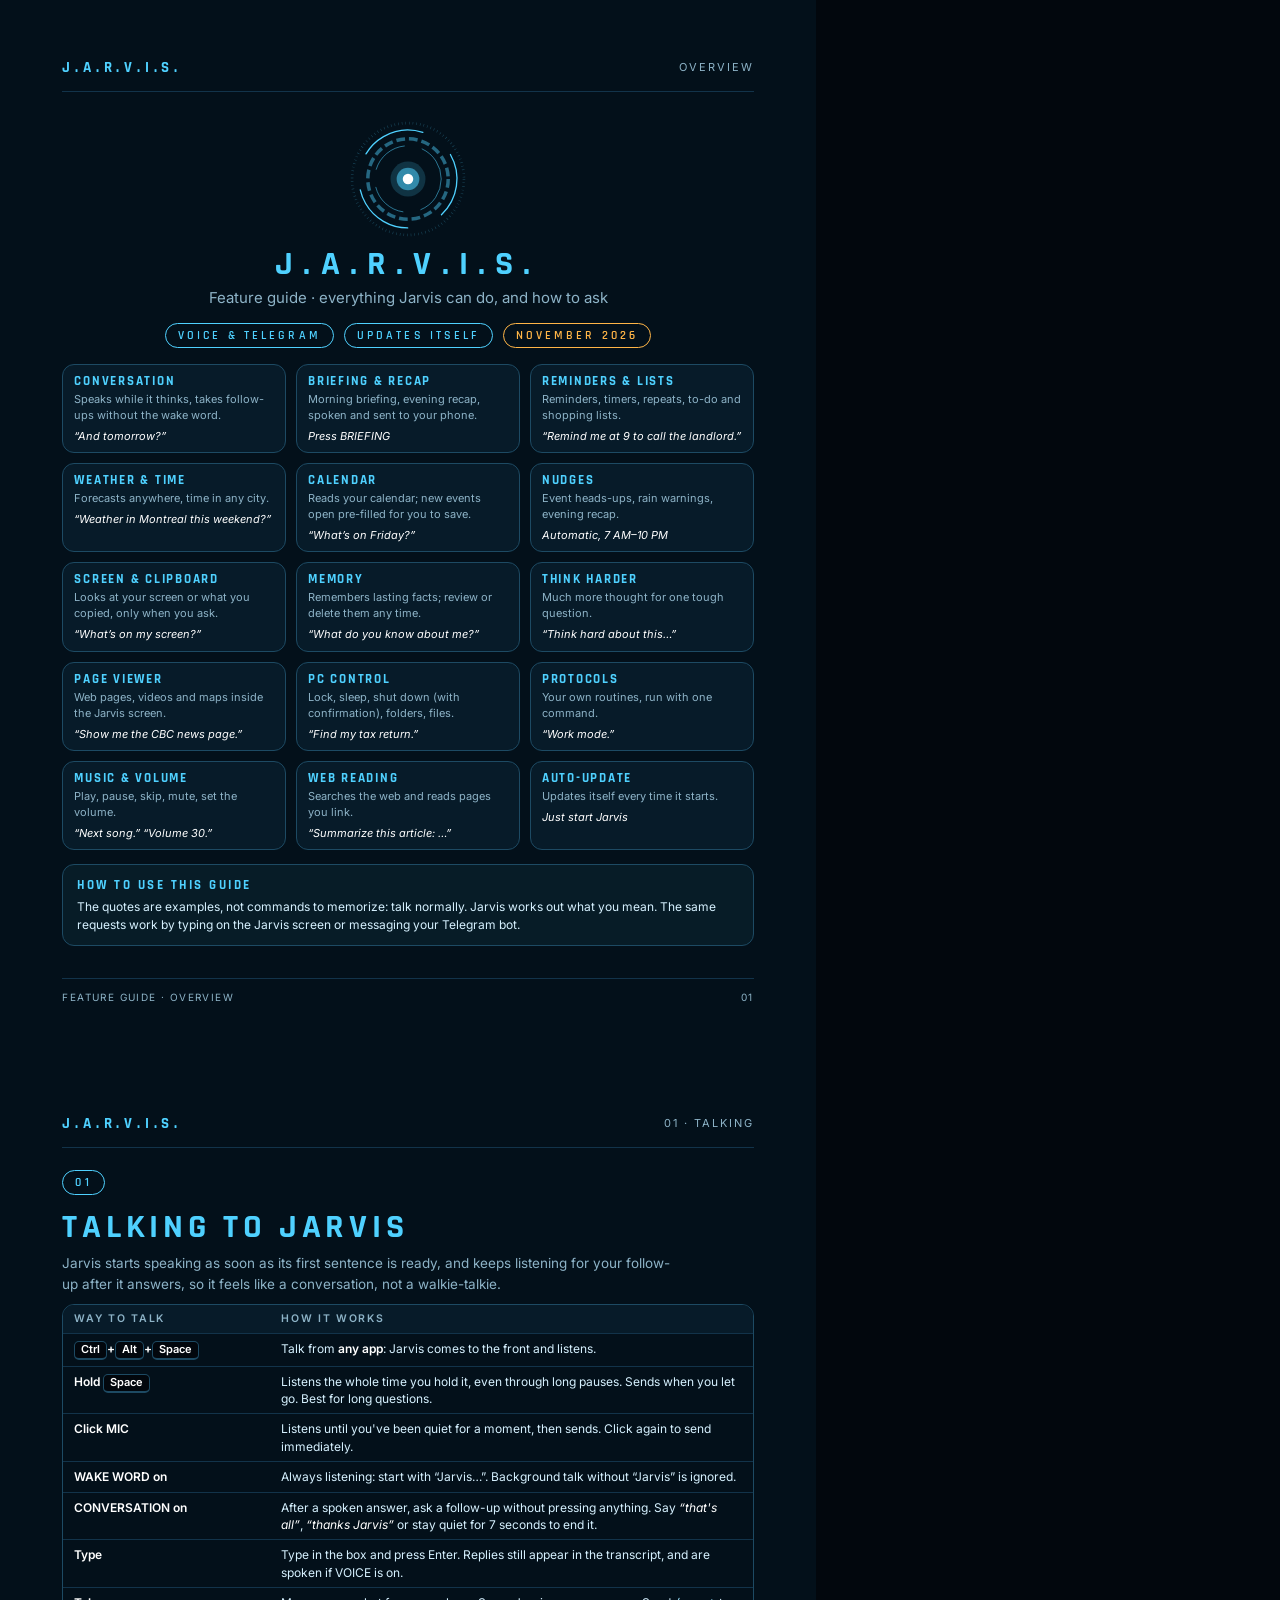
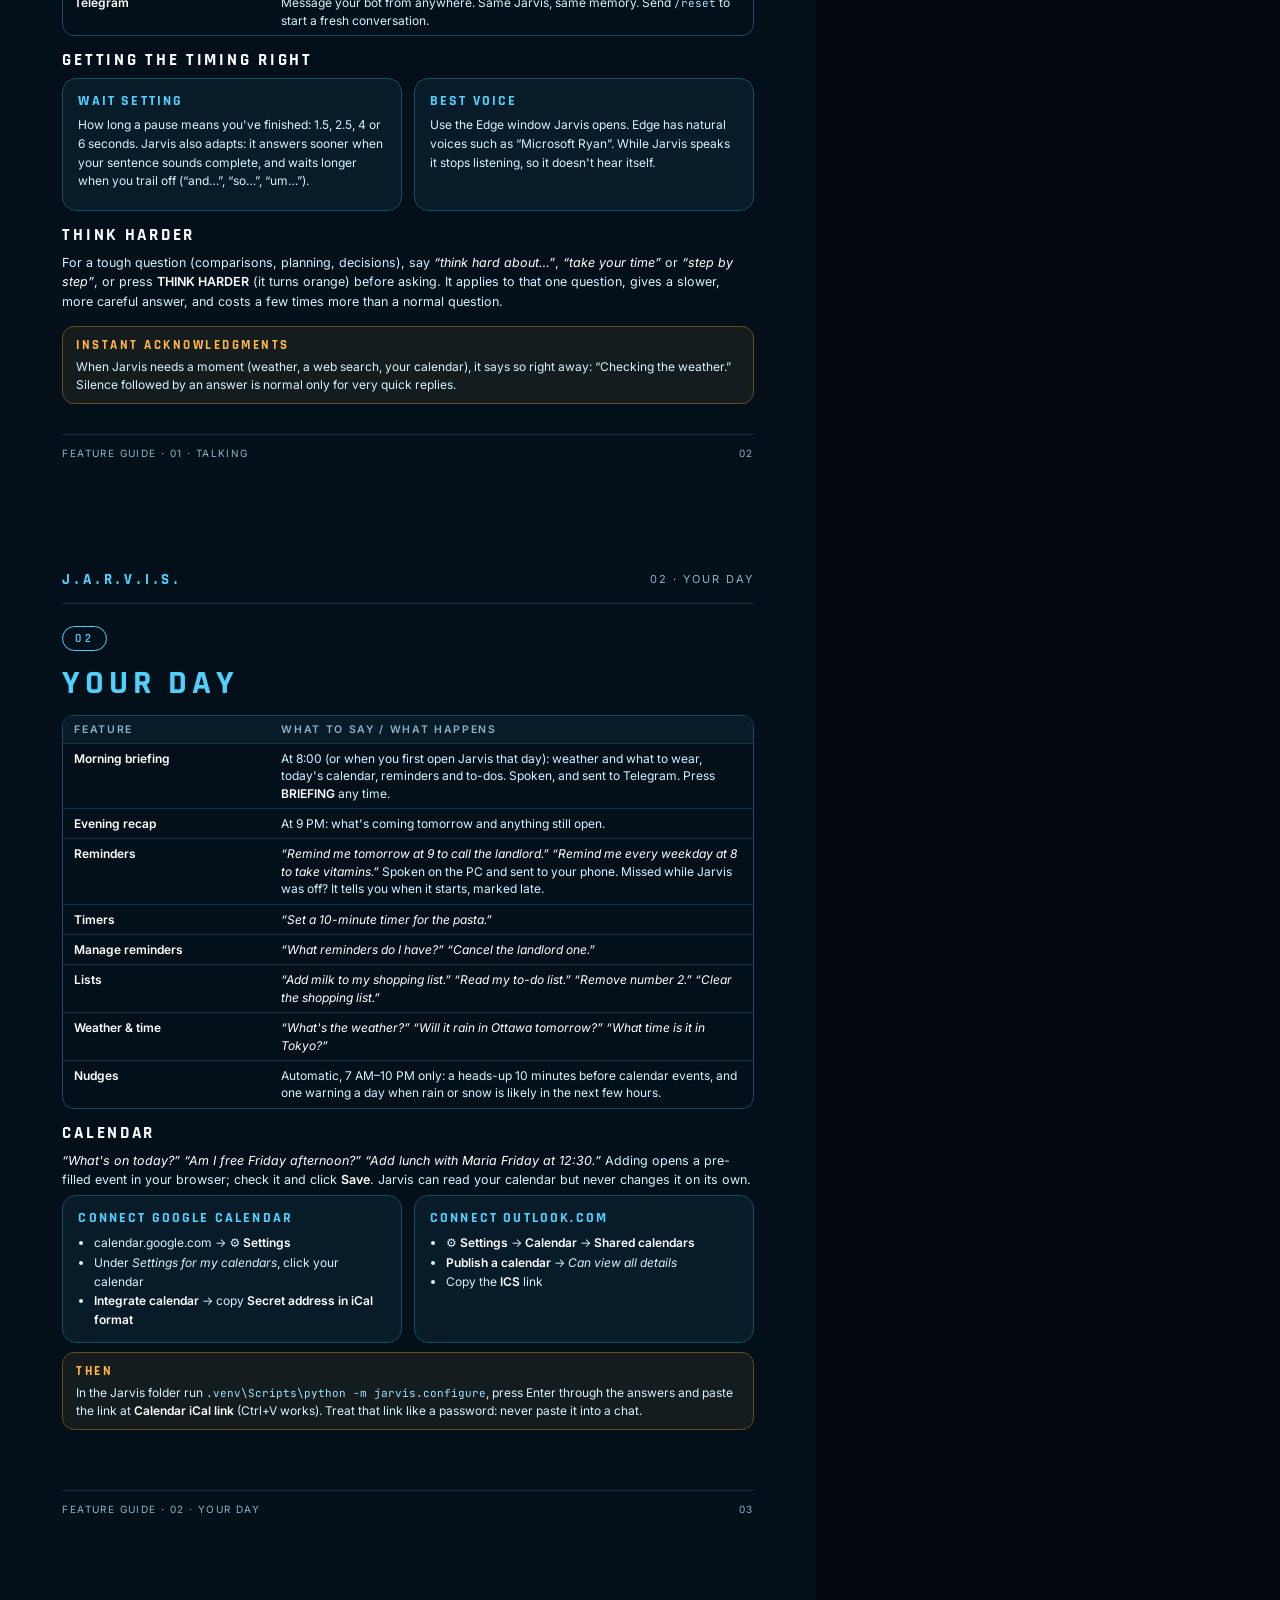
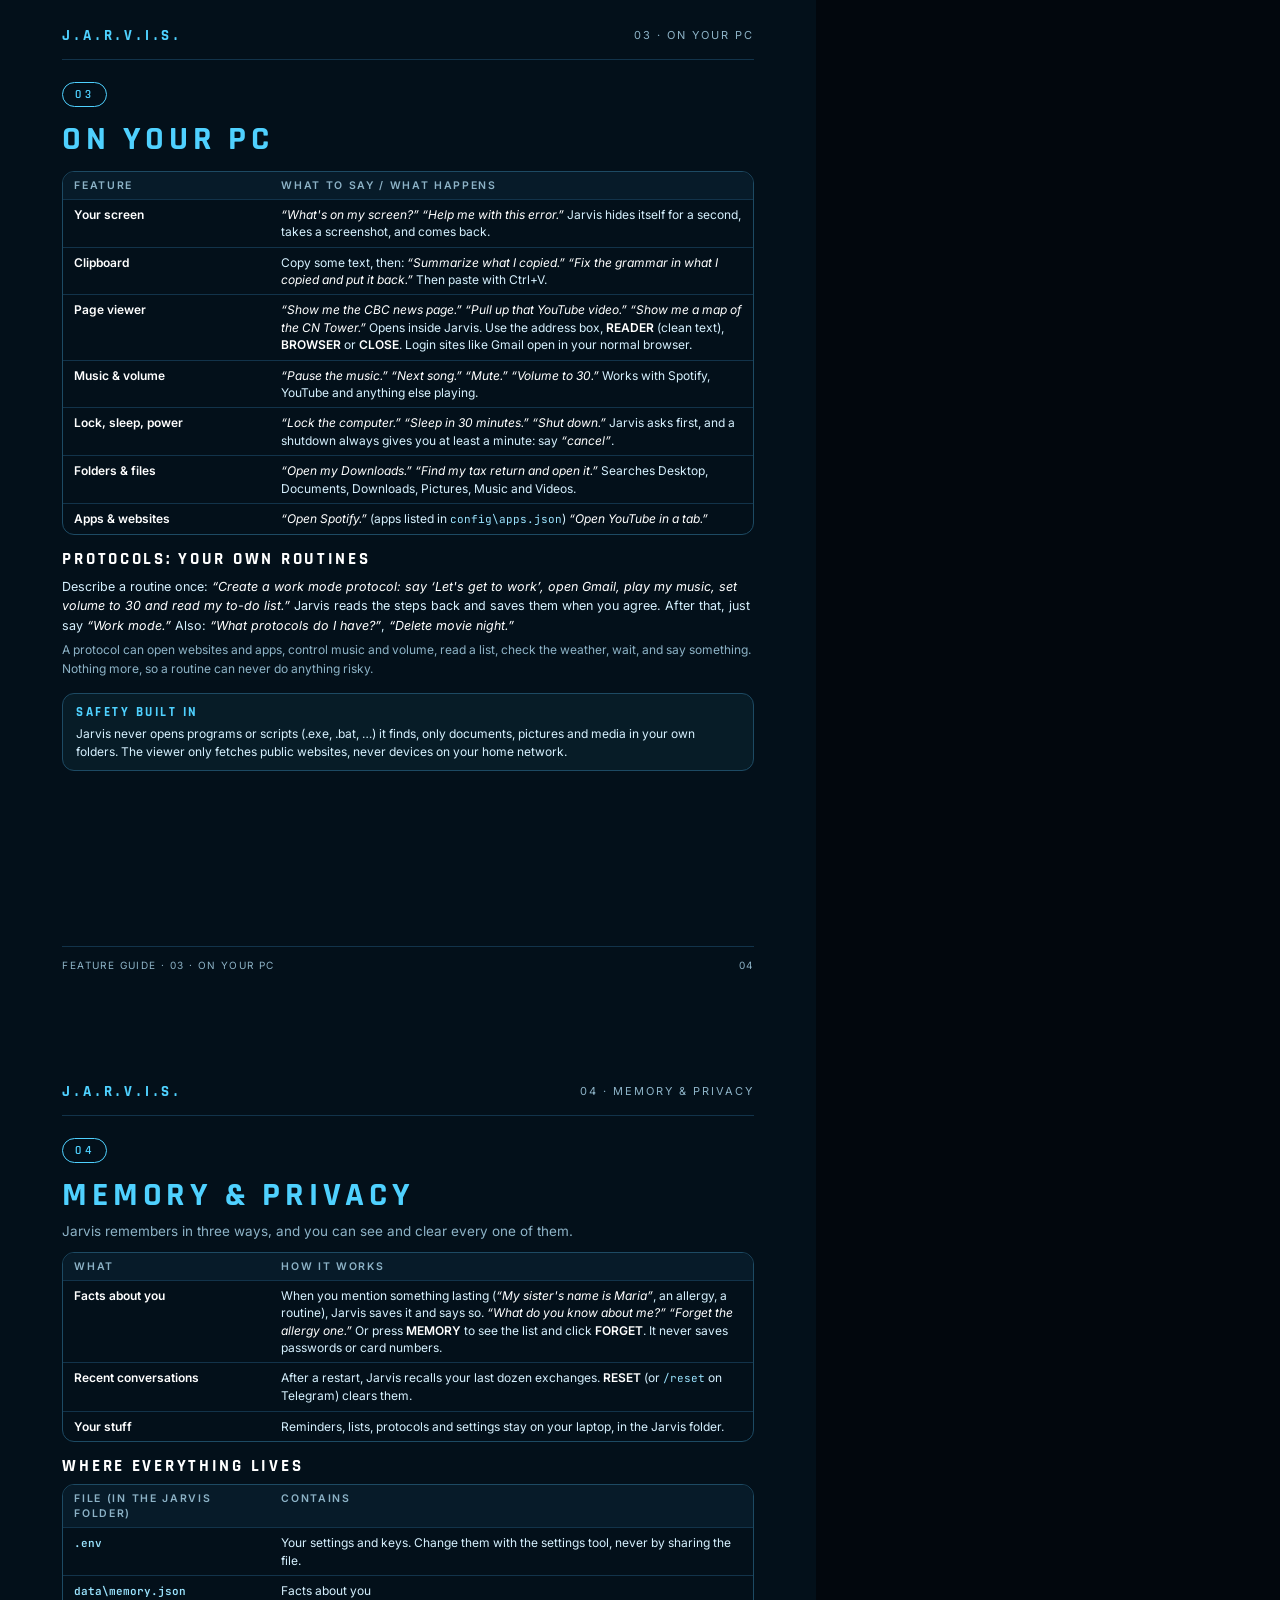
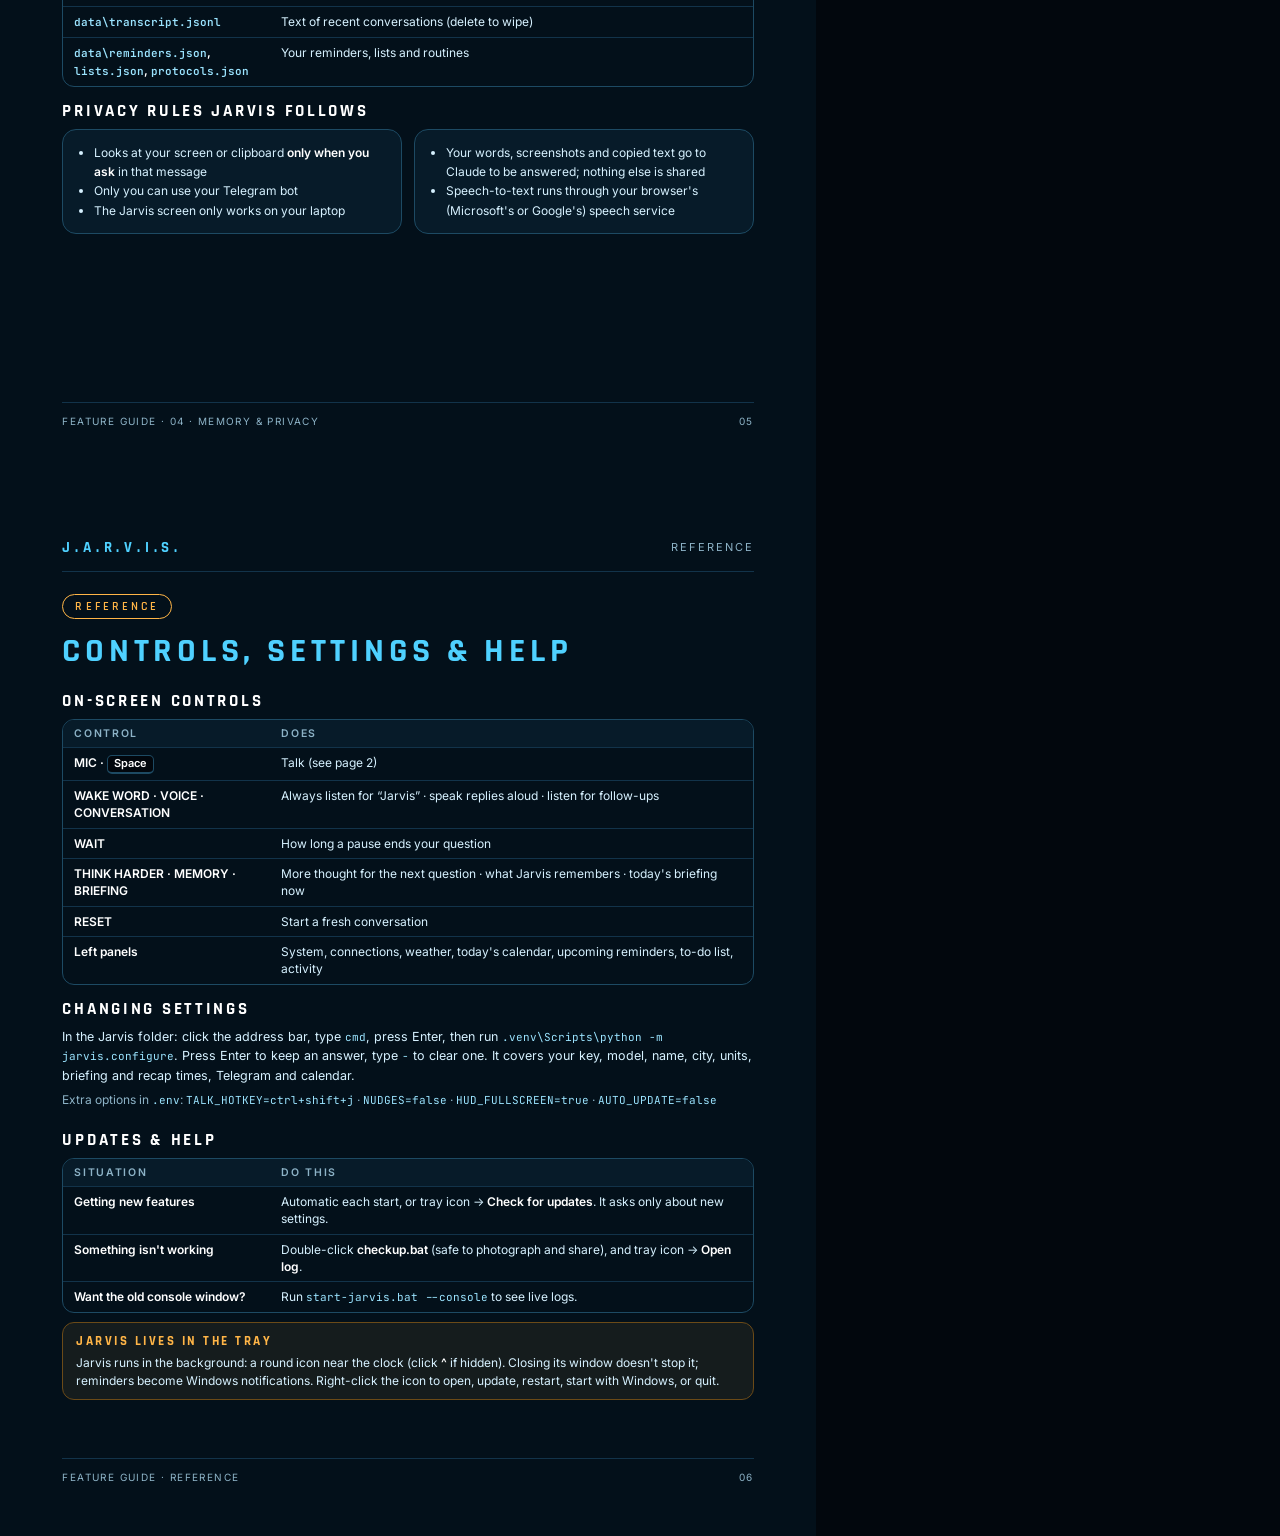
==== commit 89ed466e: "Feature guide: fit the reference page Co-Authored-By: Claude Opus 5.5 <noreply@anthropic.com> Claude" ====
--- a/docs/src/features.html
+++ b/docs/src/features.html
@@ -299,9 +299,8 @@
     <tr><td>Getting new features</td><td>Automatic each start, or tray icon → <b>Check for updates</b>. It asks only about new settings.</td></tr>
     <tr><td>Something isn't working</td><td>Double-click <b>checkup.bat</b> (safe to photograph and share), and tray icon → <b>Open log</b>.</td></tr>
     <tr><td>Want the old console window?</td><td>Run <span class="cmd">start-jarvis.bat --console</span> to see live logs.</td></tr>
-    <tr><td>Windows-only features don't respond</td><td>Screen, clipboard, PC control and media keys need Jarvis running on your Windows laptop.</td></tr>
-  </table>
-  <div class="callout"><span class="t">JARVIS LIVES IN THE TRAY</span>Jarvis runs in the background with a round icon near the clock (click <b>^</b> if it's hidden). Closing the Jarvis window doesn't stop it: reminders and nudges become Windows notifications. Right-click the icon for <b>Open</b>, <b>Check for updates</b>, <b>Restart</b>, <b>Start with Windows</b>, <b>Open log</b> and <b>Quit</b>.</div>
+  </table>
+  <div class="callout"><span class="t">JARVIS LIVES IN THE TRAY</span>Jarvis runs in the background: a round icon near the clock (click <b>^</b> if hidden). Closing its window doesn't stop it; reminders become Windows notifications. Right-click the icon to open, update, restart, start with Windows, or quit.</div>
 
   <div class="foot"><span>FEATURE GUIDE · REFERENCE</span><span>06</span></div>
 </section>
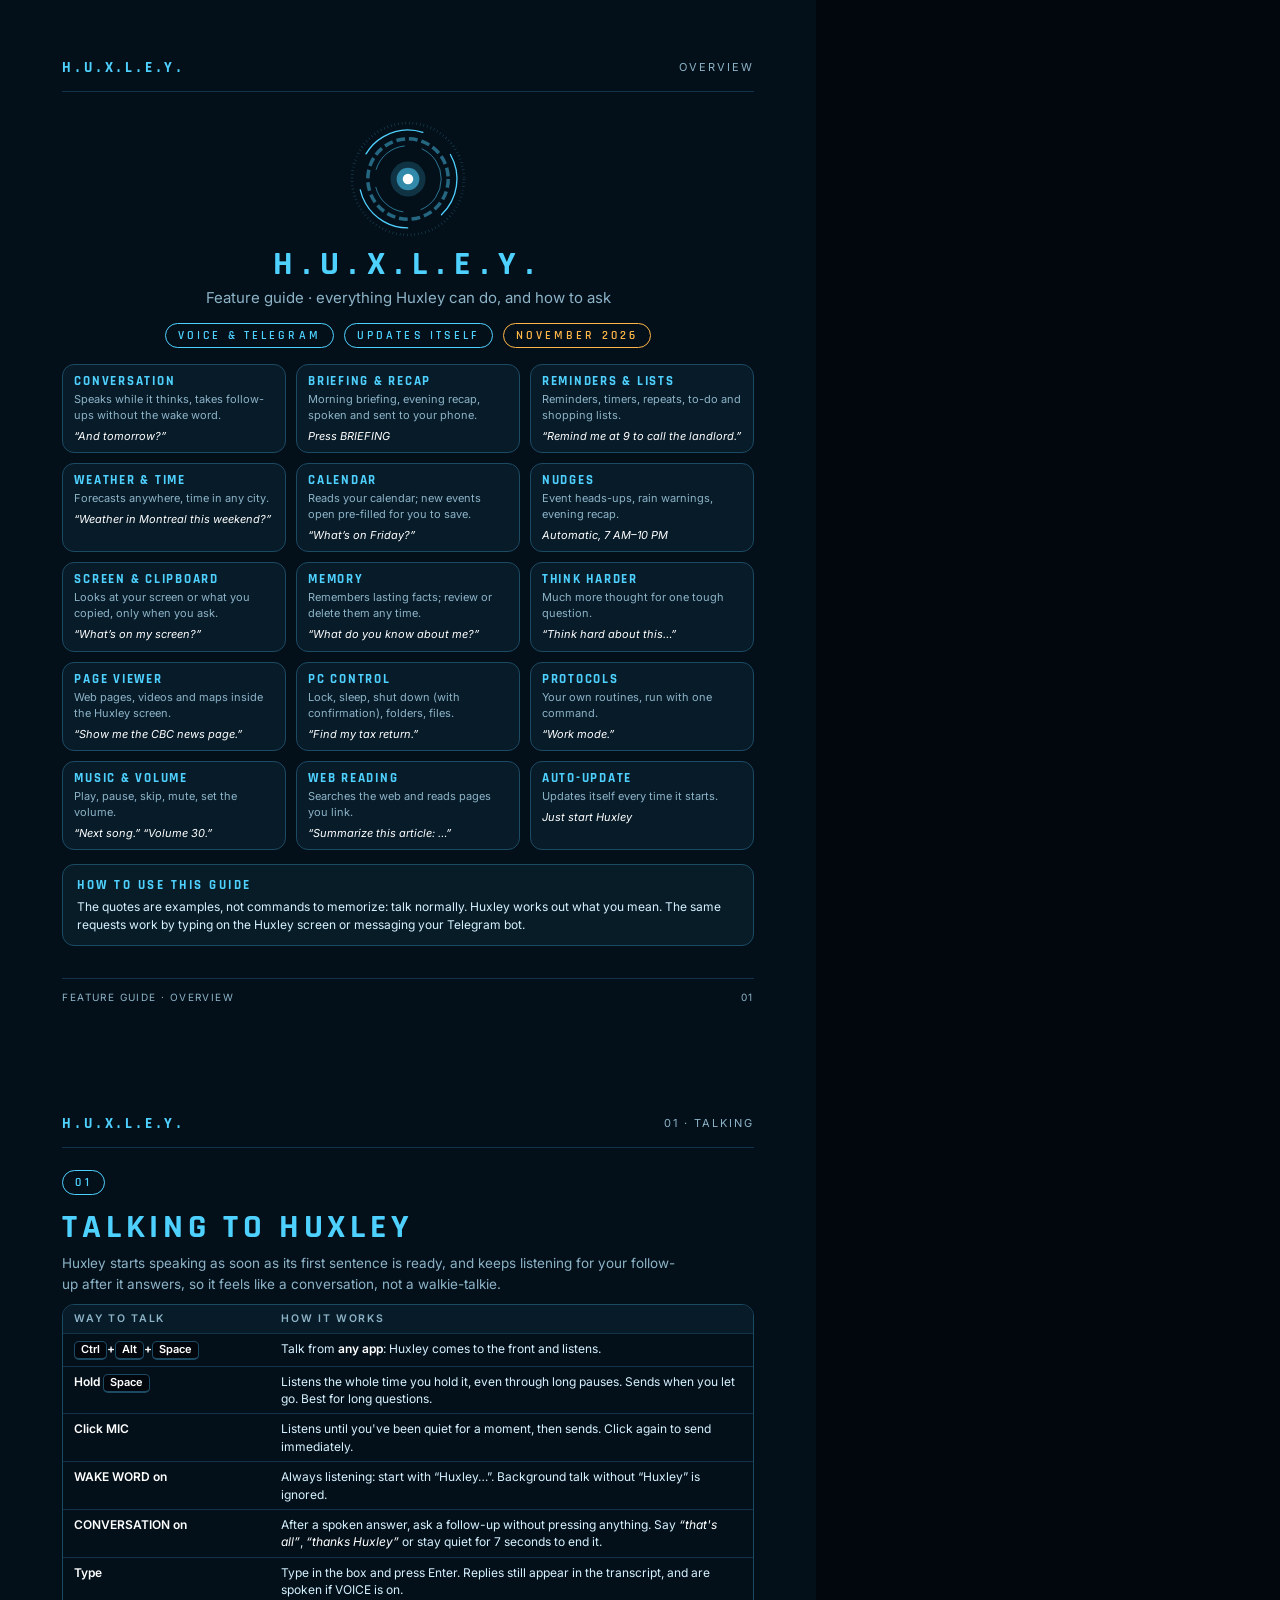
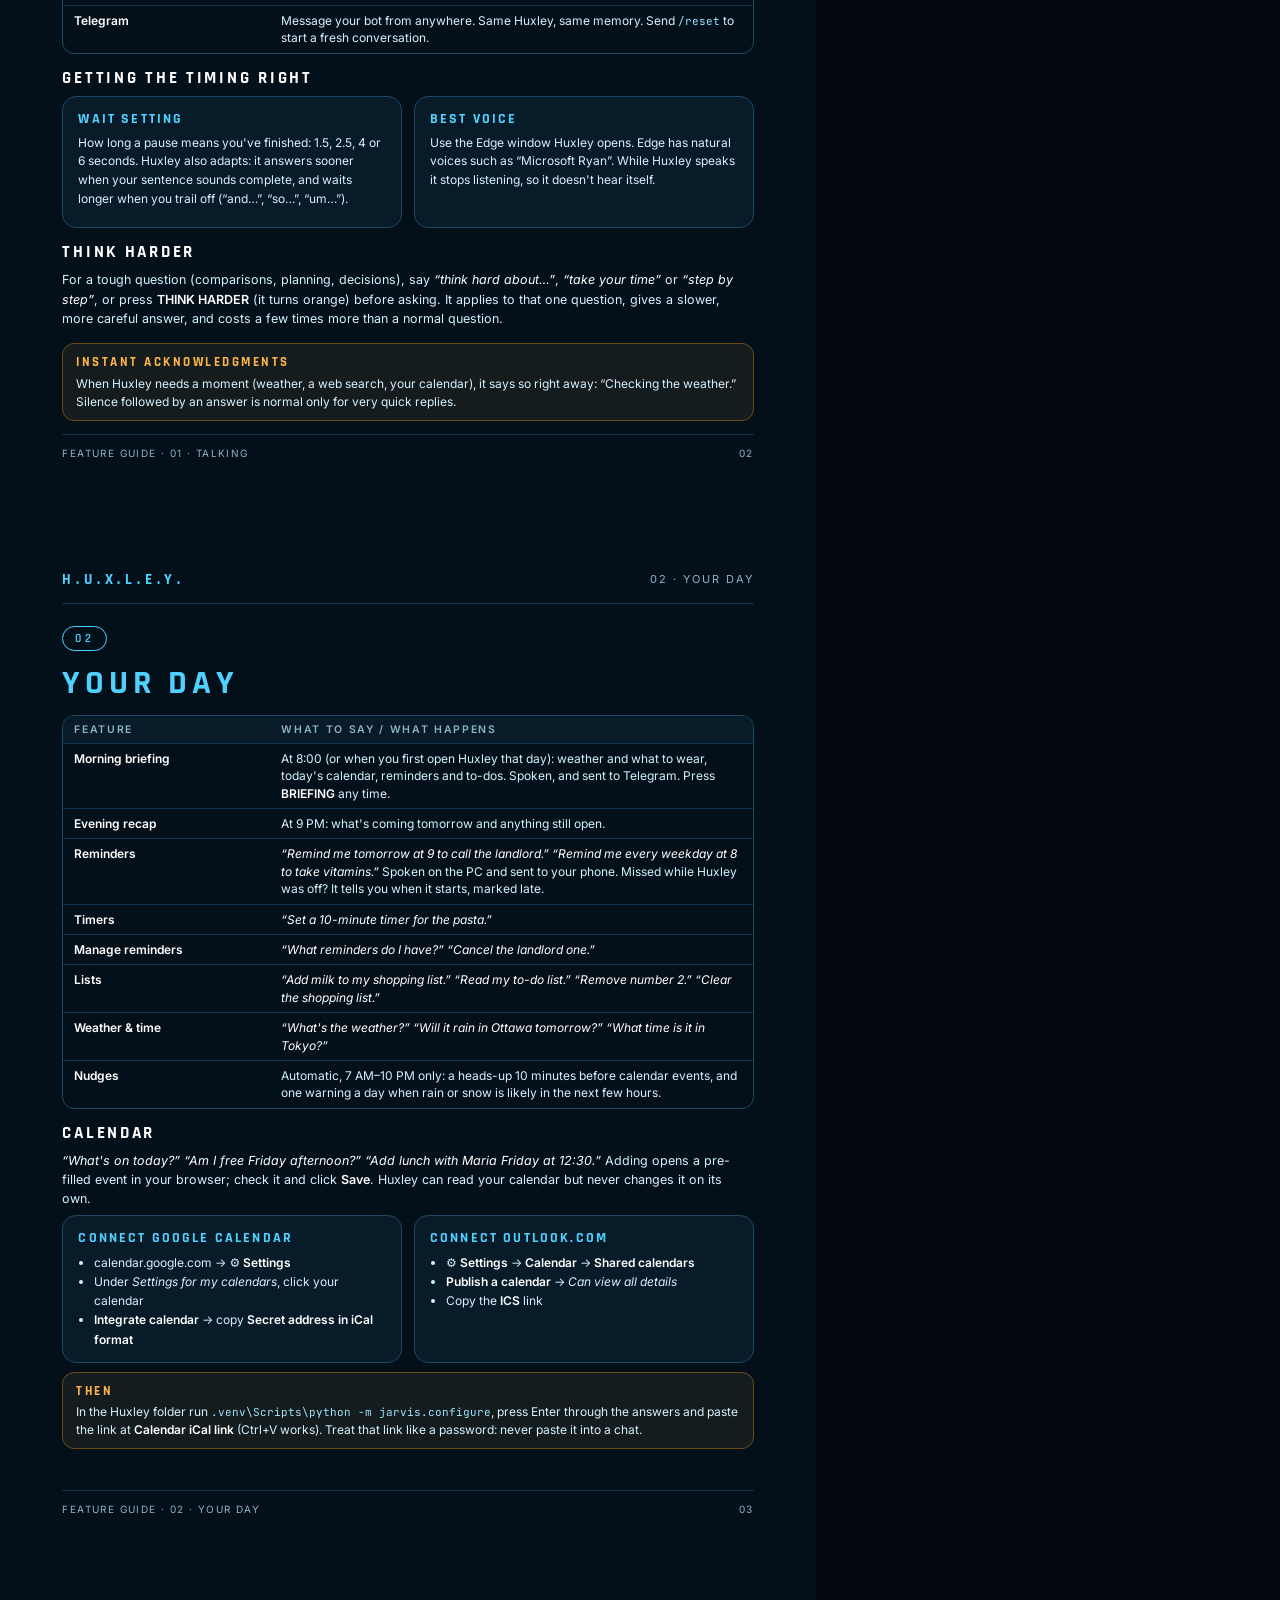
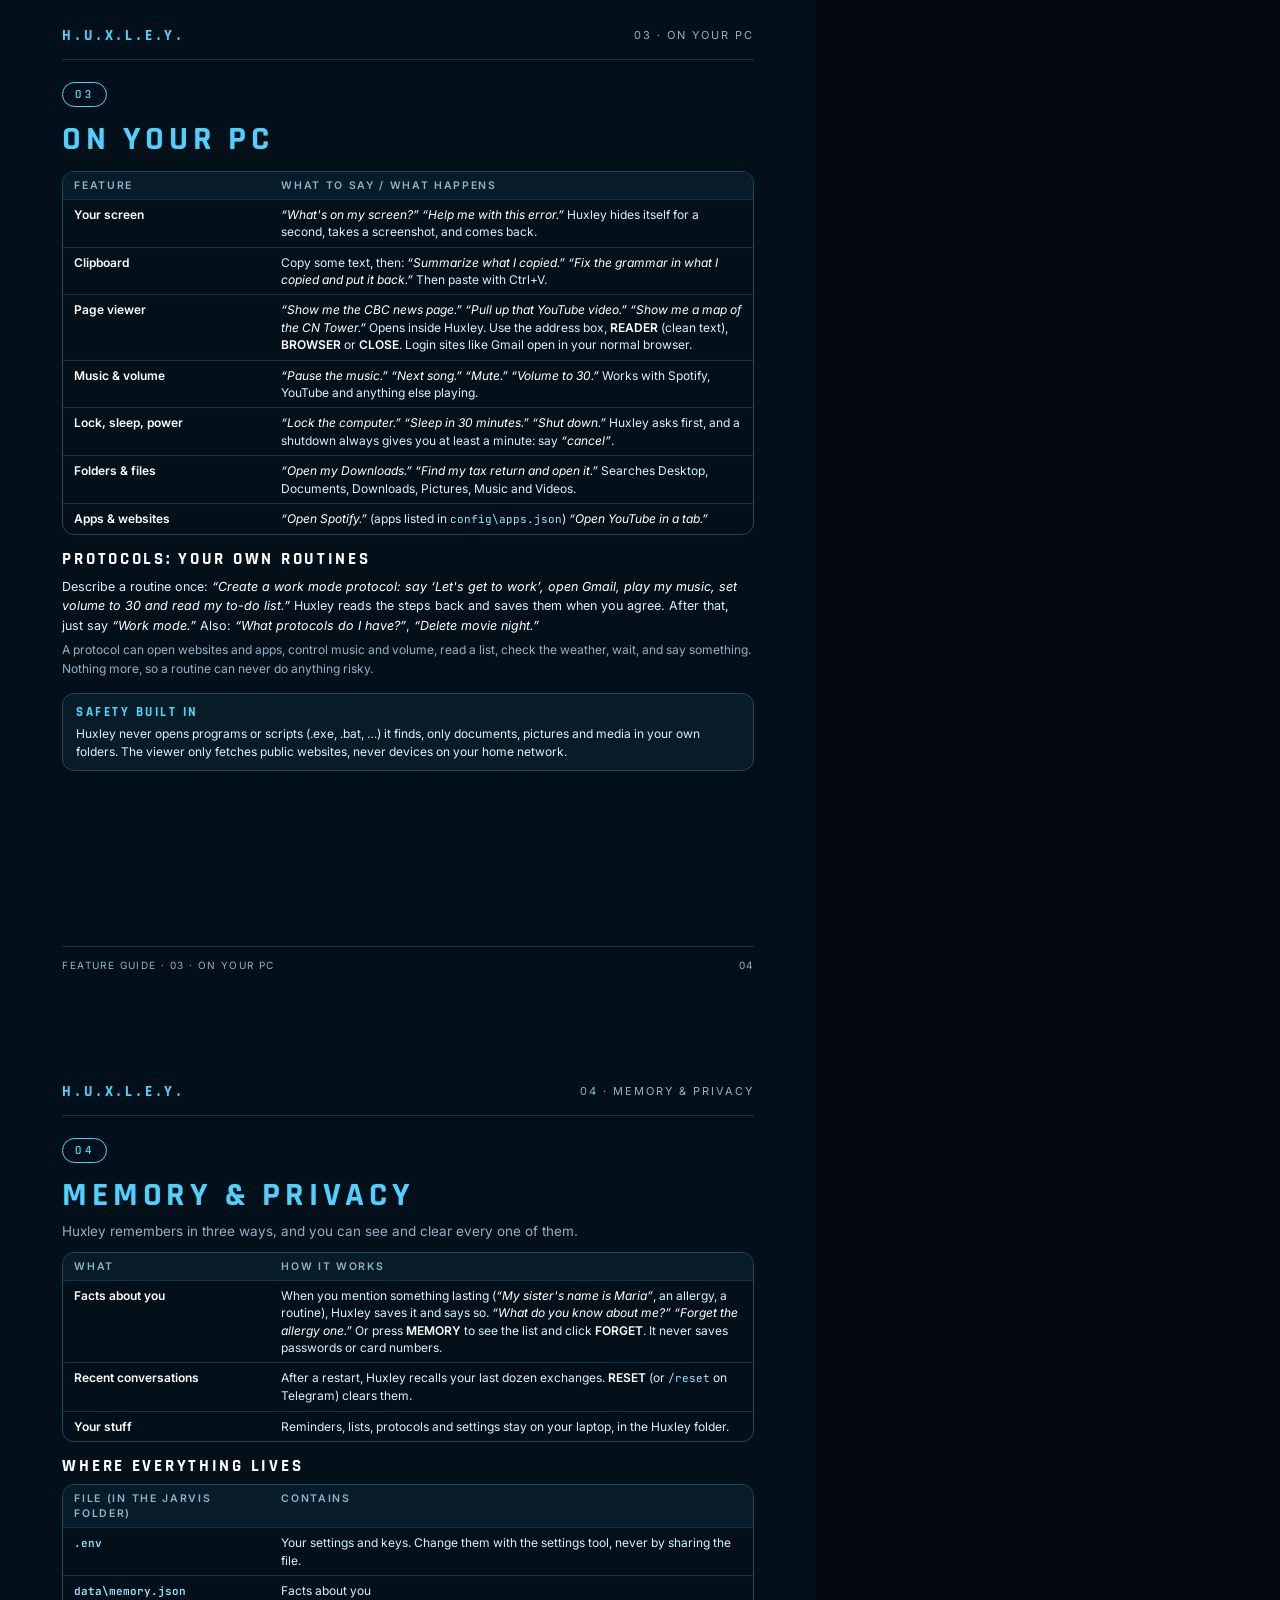
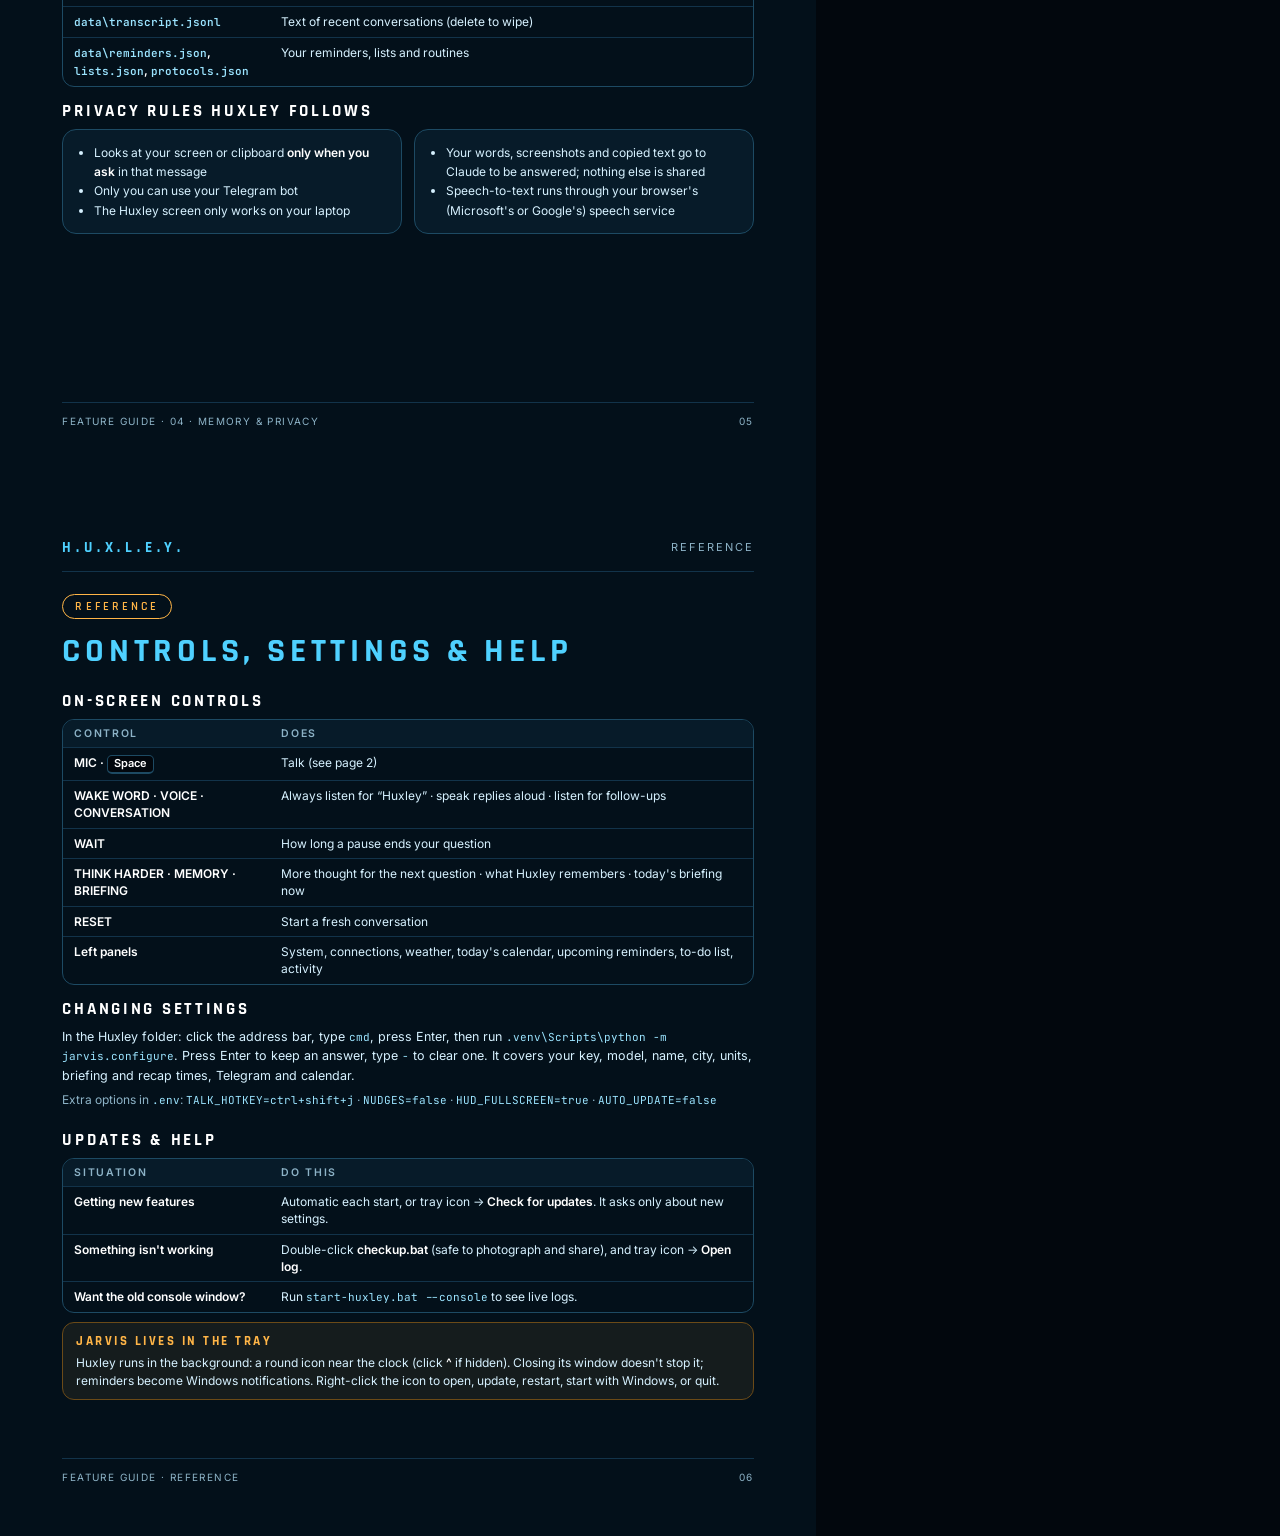
==== commit 6eed88ad: "Rename the assistant to H.U.X.L.E.Y. (Huxley) with a new icon - Fixed name everywhere user-facing: s" ====
--- a/docs/src/features.html
+++ b/docs/src/features.html
@@ -2,7 +2,7 @@
 <html lang="en">
 <head>
 <meta charset="utf-8">
-<title>Jarvis Feature Guide</title>
+<title>Huxley Feature Guide</title>
 <link rel="stylesheet" href="https://fonts.googleapis.com/css2?family=Inter:wght@400;500;600;700&family=JetBrains+Mono:wght@400;500&family=Rajdhani:wght@500;600;700&display=swap">
 <style>
   @page { size: letter; margin: 0; }
@@ -111,7 +111,7 @@
 <body>
 
 <section class="page ">
-  <div class="topbar"><span class="brand">J.A.R.V.I.S.</span><span class="crumb">OVERVIEW</span></div>
+  <div class="topbar"><span class="brand">H.U.X.L.E.Y.</span><span class="crumb">OVERVIEW</span></div>
 
   <div class="reactor" style="display:flex;justify-content:center;margin:6px 0 4px"><svg width="118" height="118" viewBox="0 0 270 270" aria-hidden="true">
       <circle cx="135" cy="135" r="128" fill="none" stroke="#4fd1ff" stroke-opacity="0.35" stroke-width="6" stroke-dasharray="1 7.4"/>
@@ -122,8 +122,8 @@
       <circle cx="135" cy="135" r="26" fill="#4fd1ff" fill-opacity="0.55"/>
       <circle cx="135" cy="135" r="12" fill="#ffffff"/>
     </svg></div>
-  <h1 style="text-align:center;font-size:34px;letter-spacing:.3em;margin:0">J.A.R.V.I.S.</h1>
-  <p class="sub" style="text-align:center;color:var(--muted);font-size:15px;margin:0 0 14px">Feature guide · everything Jarvis can do, and how to ask</p>
+  <h1 style="text-align:center;font-size:34px;letter-spacing:.3em;margin:0">H.U.X.L.E.Y.</h1>
+  <p class="sub" style="text-align:center;color:var(--muted);font-size:15px;margin:0 0 14px">Feature guide · everything Huxley can do, and how to ask</p>
   <div style="display:flex;justify-content:center;gap:10px;margin-bottom:16px">
     <span class="chip">VOICE &amp; TELEGRAM</span><span class="chip">UPDATES ITSELF</span><span class="chip amber">NOVEMBER 2026</span>
   </div>
@@ -137,57 +137,57 @@
     <div class="feat"><div class="k">Screen &amp; clipboard</div><div class="d">Looks at your screen or what you copied, only when you ask.</div><div class="q">“What’s on my screen?”</div></div>
     <div class="feat"><div class="k">Memory</div><div class="d">Remembers lasting facts; review or delete them any time.</div><div class="q">“What do you know about me?”</div></div>
     <div class="feat"><div class="k">Think harder</div><div class="d">Much more thought for one tough question.</div><div class="q">“Think hard about this…”</div></div>
-    <div class="feat"><div class="k">Page viewer</div><div class="d">Web pages, videos and maps inside the Jarvis screen.</div><div class="q">“Show me the CBC news page.”</div></div>
+    <div class="feat"><div class="k">Page viewer</div><div class="d">Web pages, videos and maps inside the Huxley screen.</div><div class="q">“Show me the CBC news page.”</div></div>
     <div class="feat"><div class="k">PC control</div><div class="d">Lock, sleep, shut down (with confirmation), folders, files.</div><div class="q">“Find my tax return.”</div></div>
     <div class="feat"><div class="k">Protocols</div><div class="d">Your own routines, run with one command.</div><div class="q">“Work mode.”</div></div>
     <div class="feat"><div class="k">Music &amp; volume</div><div class="d">Play, pause, skip, mute, set the volume.</div><div class="q">“Next song.” “Volume 30.”</div></div>
     <div class="feat"><div class="k">Web reading</div><div class="d">Searches the web and reads pages you link.</div><div class="q">“Summarize this article: …”</div></div>
-    <div class="feat"><div class="k">Auto-update</div><div class="d">Updates itself every time it starts.</div><div class="q">Just start Jarvis</div></div>
-  </div>
-  <div class="callout info" style="margin-top:14px"><span class="t">HOW TO USE THIS GUIDE</span>The quotes are examples, not commands to memorize: talk normally. Jarvis works out what you mean. The same requests work by typing on the Jarvis screen or messaging your Telegram bot.</div>
+    <div class="feat"><div class="k">Auto-update</div><div class="d">Updates itself every time it starts.</div><div class="q">Just start Huxley</div></div>
+  </div>
+  <div class="callout info" style="margin-top:14px"><span class="t">HOW TO USE THIS GUIDE</span>The quotes are examples, not commands to memorize: talk normally. Huxley works out what you mean. The same requests work by typing on the Huxley screen or messaging your Telegram bot.</div>
 
   <div class="foot"><span>FEATURE GUIDE · OVERVIEW</span><span>01</span></div>
 </section>
 <section class="page tight">
-  <div class="topbar"><span class="brand">J.A.R.V.I.S.</span><span class="crumb">01 · TALKING</span></div>
+  <div class="topbar"><span class="brand">H.U.X.L.E.Y.</span><span class="crumb">01 · TALKING</span></div>
 
   <span class="chip">01</span>
-  <h1 style="margin-top:10px">Talking to Jarvis</h1>
-  <p class="lead">Jarvis starts speaking as soon as its first sentence is ready, and keeps listening for your follow-up after it answers, so it feels like a conversation, not a walkie-talkie.</p>
+  <h1 style="margin-top:10px">Talking to Huxley</h1>
+  <p class="lead">Huxley starts speaking as soon as its first sentence is ready, and keeps listening for your follow-up after it answers, so it feels like a conversation, not a walkie-talkie.</p>
   <table class="table">
     <tr><th>WAY TO TALK</th><th>HOW IT WORKS</th></tr>
-    <tr><td><span class="kbd">Ctrl</span>+<span class="kbd">Alt</span>+<span class="kbd">Space</span></td><td>Talk from <b>any app</b>: Jarvis comes to the front and listens.</td></tr>
+    <tr><td><span class="kbd">Ctrl</span>+<span class="kbd">Alt</span>+<span class="kbd">Space</span></td><td>Talk from <b>any app</b>: Huxley comes to the front and listens.</td></tr>
     <tr><td>Hold <span class="kbd">Space</span></td><td>Listens the whole time you hold it, even through long pauses. Sends when you let go. Best for long questions.</td></tr>
     <tr><td>Click <b>MIC</b></td><td>Listens until you've been quiet for a moment, then sends. Click again to send immediately.</td></tr>
-    <tr><td><b>WAKE WORD</b> on</td><td>Always listening: start with “Jarvis…”. Background talk without “Jarvis” is ignored.</td></tr>
-    <tr><td><b>CONVERSATION</b> on</td><td>After a spoken answer, ask a follow-up without pressing anything. Say <span class="quote">“that's all”</span>, <span class="quote">“thanks Jarvis”</span> or stay quiet for 7 seconds to end it.</td></tr>
+    <tr><td><b>WAKE WORD</b> on</td><td>Always listening: start with “Huxley…”. Background talk without “Huxley” is ignored.</td></tr>
+    <tr><td><b>CONVERSATION</b> on</td><td>After a spoken answer, ask a follow-up without pressing anything. Say <span class="quote">“that's all”</span>, <span class="quote">“thanks Huxley”</span> or stay quiet for 7 seconds to end it.</td></tr>
     <tr><td>Type</td><td>Type in the box and press Enter. Replies still appear in the transcript, and are spoken if VOICE is on.</td></tr>
-    <tr><td>Telegram</td><td>Message your bot from anywhere. Same Jarvis, same memory. Send <span class="cmd">/reset</span> to start a fresh conversation.</td></tr>
+    <tr><td>Telegram</td><td>Message your bot from anywhere. Same Huxley, same memory. Send <span class="cmd">/reset</span> to start a fresh conversation.</td></tr>
   </table>
 
   <h2>Getting the timing right</h2>
   <div class="grid2">
-    <div class="card"><h3>WAIT setting</h3><p>How long a pause means you've finished: 1.5, 2.5, 4 or 6 seconds. Jarvis also adapts: it answers sooner when your sentence sounds complete, and waits longer when you trail off (“and…”, “so…”, “um…”).</p></div>
-    <div class="card"><h3>Best voice</h3><p>Use the Edge window Jarvis opens. Edge has natural voices such as “Microsoft Ryan”. While Jarvis speaks it stops listening, so it doesn't hear itself.</p></div>
+    <div class="card"><h3>WAIT setting</h3><p>How long a pause means you've finished: 1.5, 2.5, 4 or 6 seconds. Huxley also adapts: it answers sooner when your sentence sounds complete, and waits longer when you trail off (“and…”, “so…”, “um…”).</p></div>
+    <div class="card"><h3>Best voice</h3><p>Use the Edge window Huxley opens. Edge has natural voices such as “Microsoft Ryan”. While Huxley speaks it stops listening, so it doesn't hear itself.</p></div>
   </div>
 
   <h2>Think harder</h2>
   <p>For a tough question (comparisons, planning, decisions), say <span class="quote">“think hard about…”</span>, <span class="quote">“take your time”</span> or <span class="quote">“step by step”</span>, or press <b>THINK HARDER</b> (it turns orange) before asking. It applies to that one question, gives a slower, more careful answer, and costs a few times more than a normal question.</p>
 
-  <div class="callout"><span class="t">INSTANT ACKNOWLEDGMENTS</span>When Jarvis needs a moment (weather, a web search, your calendar), it says so right away: “Checking the weather.” Silence followed by an answer is normal only for very quick replies.</div>
+  <div class="callout"><span class="t">INSTANT ACKNOWLEDGMENTS</span>When Huxley needs a moment (weather, a web search, your calendar), it says so right away: “Checking the weather.” Silence followed by an answer is normal only for very quick replies.</div>
 
   <div class="foot"><span>FEATURE GUIDE · 01 · TALKING</span><span>02</span></div>
 </section>
 <section class="page tight">
-  <div class="topbar"><span class="brand">J.A.R.V.I.S.</span><span class="crumb">02 · YOUR DAY</span></div>
+  <div class="topbar"><span class="brand">H.U.X.L.E.Y.</span><span class="crumb">02 · YOUR DAY</span></div>
 
   <span class="chip">02</span>
   <h1 style="margin-top:10px">Your day</h1>
   <table class="table" style="margin-top:6px">
     <tr><th>FEATURE</th><th>WHAT TO SAY / WHAT HAPPENS</th></tr>
-    <tr><td>Morning briefing</td><td>At 8:00 (or when you first open Jarvis that day): weather and what to wear, today's calendar, reminders and to-dos. Spoken, and sent to Telegram. Press <b>BRIEFING</b> any time.</td></tr>
+    <tr><td>Morning briefing</td><td>At 8:00 (or when you first open Huxley that day): weather and what to wear, today's calendar, reminders and to-dos. Spoken, and sent to Telegram. Press <b>BRIEFING</b> any time.</td></tr>
     <tr><td>Evening recap</td><td>At 9 PM: what's coming tomorrow and anything still open.</td></tr>
-    <tr><td>Reminders</td><td><span class="quote">“Remind me tomorrow at 9 to call the landlord.”</span> <span class="quote">“Remind me every weekday at 8 to take vitamins.”</span> Spoken on the PC and sent to your phone. Missed while Jarvis was off? It tells you when it starts, marked late.</td></tr>
+    <tr><td>Reminders</td><td><span class="quote">“Remind me tomorrow at 9 to call the landlord.”</span> <span class="quote">“Remind me every weekday at 8 to take vitamins.”</span> Spoken on the PC and sent to your phone. Missed while Huxley was off? It tells you when it starts, marked late.</td></tr>
     <tr><td>Timers</td><td><span class="quote">“Set a 10-minute timer for the pasta.”</span></td></tr>
     <tr><td>Manage reminders</td><td><span class="quote">“What reminders do I have?”</span> <span class="quote">“Cancel the landlord one.”</span></td></tr>
     <tr><td>Lists</td><td><span class="quote">“Add milk to my shopping list.”</span> <span class="quote">“Read my to-do list.”</span> <span class="quote">“Remove number 2.”</span> <span class="quote">“Clear the shopping list.”</span></td></tr>
@@ -196,7 +196,7 @@
   </table>
 
   <h2>Calendar</h2>
-  <p><span class="quote">“What's on today?”</span> <span class="quote">“Am I free Friday afternoon?”</span> <span class="quote">“Add lunch with Maria Friday at 12:30.”</span> Adding opens a pre-filled event in your browser; check it and click <b>Save</b>. Jarvis can read your calendar but never changes it on its own.</p>
+  <p><span class="quote">“What's on today?”</span> <span class="quote">“Am I free Friday afternoon?”</span> <span class="quote">“Add lunch with Maria Friday at 12:30.”</span> Adding opens a pre-filled event in your browser; check it and click <b>Save</b>. Huxley can read your calendar but never changes it on its own.</p>
   <div class="grid2">
     <div class="card"><h3>Connect Google Calendar</h3><ul>
       <li>calendar.google.com → ⚙ <b>Settings</b></li>
@@ -209,44 +209,44 @@
       <li>Copy the <b>ICS</b> link</li>
     </ul></div>
   </div>
-  <div class="callout"><span class="t">THEN</span>In the Jarvis folder run <span class="cmd">.venv\Scripts\python -m jarvis.configure</span>, press Enter through the answers and paste the link at <b>Calendar iCal link</b> (Ctrl+V works). Treat that link like a password: never paste it into a chat.</div>
+  <div class="callout"><span class="t">THEN</span>In the Huxley folder run <span class="cmd">.venv\Scripts\python -m jarvis.configure</span>, press Enter through the answers and paste the link at <b>Calendar iCal link</b> (Ctrl+V works). Treat that link like a password: never paste it into a chat.</div>
 
   <div class="foot"><span>FEATURE GUIDE · 02 · YOUR DAY</span><span>03</span></div>
 </section>
 <section class="page tight">
-  <div class="topbar"><span class="brand">J.A.R.V.I.S.</span><span class="crumb">03 · ON YOUR PC</span></div>
+  <div class="topbar"><span class="brand">H.U.X.L.E.Y.</span><span class="crumb">03 · ON YOUR PC</span></div>
 
   <span class="chip">03</span>
   <h1 style="margin-top:10px">On your PC</h1>
   <table class="table" style="margin-top:6px">
     <tr><th>FEATURE</th><th>WHAT TO SAY / WHAT HAPPENS</th></tr>
-    <tr><td>Your screen</td><td><span class="quote">“What's on my screen?”</span> <span class="quote">“Help me with this error.”</span> Jarvis hides itself for a second, takes a screenshot, and comes back.</td></tr>
+    <tr><td>Your screen</td><td><span class="quote">“What's on my screen?”</span> <span class="quote">“Help me with this error.”</span> Huxley hides itself for a second, takes a screenshot, and comes back.</td></tr>
     <tr><td>Clipboard</td><td>Copy some text, then: <span class="quote">“Summarize what I copied.”</span> <span class="quote">“Fix the grammar in what I copied and put it back.”</span> Then paste with Ctrl+V.</td></tr>
-    <tr><td>Page viewer</td><td><span class="quote">“Show me the CBC news page.”</span> <span class="quote">“Pull up that YouTube video.”</span> <span class="quote">“Show me a map of the CN Tower.”</span> Opens inside Jarvis. Use the address box, <b>READER</b> (clean text), <b>BROWSER</b> or <b>CLOSE</b>. Login sites like Gmail open in your normal browser.</td></tr>
+    <tr><td>Page viewer</td><td><span class="quote">“Show me the CBC news page.”</span> <span class="quote">“Pull up that YouTube video.”</span> <span class="quote">“Show me a map of the CN Tower.”</span> Opens inside Huxley. Use the address box, <b>READER</b> (clean text), <b>BROWSER</b> or <b>CLOSE</b>. Login sites like Gmail open in your normal browser.</td></tr>
     <tr><td>Music &amp; volume</td><td><span class="quote">“Pause the music.”</span> <span class="quote">“Next song.”</span> <span class="quote">“Mute.”</span> <span class="quote">“Volume to 30.”</span> Works with Spotify, YouTube and anything else playing.</td></tr>
-    <tr><td>Lock, sleep, power</td><td><span class="quote">“Lock the computer.”</span> <span class="quote">“Sleep in 30 minutes.”</span> <span class="quote">“Shut down.”</span> Jarvis asks first, and a shutdown always gives you at least a minute: say <span class="quote">“cancel”</span>.</td></tr>
+    <tr><td>Lock, sleep, power</td><td><span class="quote">“Lock the computer.”</span> <span class="quote">“Sleep in 30 minutes.”</span> <span class="quote">“Shut down.”</span> Huxley asks first, and a shutdown always gives you at least a minute: say <span class="quote">“cancel”</span>.</td></tr>
     <tr><td>Folders &amp; files</td><td><span class="quote">“Open my Downloads.”</span> <span class="quote">“Find my tax return and open it.”</span> Searches Desktop, Documents, Downloads, Pictures, Music and Videos.</td></tr>
     <tr><td>Apps &amp; websites</td><td><span class="quote">“Open Spotify.”</span> (apps listed in <span class="cmd">config\apps.json</span>) <span class="quote">“Open YouTube in a tab.”</span></td></tr>
   </table>
 
   <h2>Protocols: your own routines</h2>
-  <p>Describe a routine once: <span class="quote">“Create a work mode protocol: say ‘Let's get to work’, open Gmail, play my music, set volume to 30 and read my to-do list.”</span> Jarvis reads the steps back and saves them when you agree. After that, just say <span class="quote">“Work mode.”</span> Also: <span class="quote">“What protocols do I have?”</span>, <span class="quote">“Delete movie night.”</span></p>
+  <p>Describe a routine once: <span class="quote">“Create a work mode protocol: say ‘Let's get to work’, open Gmail, play my music, set volume to 30 and read my to-do list.”</span> Huxley reads the steps back and saves them when you agree. After that, just say <span class="quote">“Work mode.”</span> Also: <span class="quote">“What protocols do I have?”</span>, <span class="quote">“Delete movie night.”</span></p>
   <p style="color:var(--muted);font-size:12px">A protocol can open websites and apps, control music and volume, read a list, check the weather, wait, and say something. Nothing more, so a routine can never do anything risky.</p>
-  <div class="callout info"><span class="t">SAFETY BUILT IN</span>Jarvis never opens programs or scripts (.exe, .bat, …) it finds, only documents, pictures and media in your own folders. The viewer only fetches public websites, never devices on your home network.</div>
+  <div class="callout info"><span class="t">SAFETY BUILT IN</span>Huxley never opens programs or scripts (.exe, .bat, …) it finds, only documents, pictures and media in your own folders. The viewer only fetches public websites, never devices on your home network.</div>
 
   <div class="foot"><span>FEATURE GUIDE · 03 · ON YOUR PC</span><span>04</span></div>
 </section>
 <section class="page tight">
-  <div class="topbar"><span class="brand">J.A.R.V.I.S.</span><span class="crumb">04 · MEMORY & PRIVACY</span></div>
+  <div class="topbar"><span class="brand">H.U.X.L.E.Y.</span><span class="crumb">04 · MEMORY & PRIVACY</span></div>
 
   <span class="chip">04</span>
   <h1 style="margin-top:10px">Memory &amp; privacy</h1>
-  <p class="lead">Jarvis remembers in three ways, and you can see and clear every one of them.</p>
+  <p class="lead">Huxley remembers in three ways, and you can see and clear every one of them.</p>
   <table class="table">
     <tr><th>WHAT</th><th>HOW IT WORKS</th></tr>
-    <tr><td>Facts about you</td><td>When you mention something lasting (<span class="quote">“My sister's name is Maria”</span>, an allergy, a routine), Jarvis saves it and says so. <span class="quote">“What do you know about me?”</span> <span class="quote">“Forget the allergy one.”</span> Or press <b>MEMORY</b> to see the list and click <b>FORGET</b>. It never saves passwords or card numbers.</td></tr>
-    <tr><td>Recent conversations</td><td>After a restart, Jarvis recalls your last dozen exchanges. <b>RESET</b> (or <span class="cmd">/reset</span> on Telegram) clears them.</td></tr>
-    <tr><td>Your stuff</td><td>Reminders, lists, protocols and settings stay on your laptop, in the Jarvis folder.</td></tr>
+    <tr><td>Facts about you</td><td>When you mention something lasting (<span class="quote">“My sister's name is Maria”</span>, an allergy, a routine), Huxley saves it and says so. <span class="quote">“What do you know about me?”</span> <span class="quote">“Forget the allergy one.”</span> Or press <b>MEMORY</b> to see the list and click <b>FORGET</b>. It never saves passwords or card numbers.</td></tr>
+    <tr><td>Recent conversations</td><td>After a restart, Huxley recalls your last dozen exchanges. <b>RESET</b> (or <span class="cmd">/reset</span> on Telegram) clears them.</td></tr>
+    <tr><td>Your stuff</td><td>Reminders, lists, protocols and settings stay on your laptop, in the Huxley folder.</td></tr>
   </table>
 
   <h2>Where everything lives</h2>
@@ -258,12 +258,12 @@
     <tr><td><span class="cmd">data\reminders.json</span>, <span class="cmd">lists.json</span>, <span class="cmd">protocols.json</span></td><td>Your reminders, lists and routines</td></tr>
   </table>
 
-  <h2>Privacy rules Jarvis follows</h2>
+  <h2>Privacy rules Huxley follows</h2>
   <div class="grid2">
     <div class="card"><ul>
       <li>Looks at your screen or clipboard <b>only when you ask</b> in that message</li>
       <li>Only you can use your Telegram bot</li>
-      <li>The Jarvis screen only works on your laptop</li>
+      <li>The Huxley screen only works on your laptop</li>
     </ul></div>
     <div class="card"><ul>
       <li>Your words, screenshots and copied text go to Claude to be answered; nothing else is shared</li>
@@ -274,7 +274,7 @@
   <div class="foot"><span>FEATURE GUIDE · 04 · MEMORY & PRIVACY</span><span>05</span></div>
 </section>
 <section class="page tight">
-  <div class="topbar"><span class="brand">J.A.R.V.I.S.</span><span class="crumb">REFERENCE</span></div>
+  <div class="topbar"><span class="brand">H.U.X.L.E.Y.</span><span class="crumb">REFERENCE</span></div>
 
   <span class="chip amber">REFERENCE</span>
   <h1 style="margin-top:10px">Controls, settings &amp; help</h1>
@@ -282,15 +282,15 @@
   <table class="table">
     <tr><th>CONTROL</th><th>DOES</th></tr>
     <tr><td><b>MIC</b> · <span class="kbd">Space</span></td><td>Talk (see page 2)</td></tr>
-    <tr><td><b>WAKE WORD</b> · <b>VOICE</b> · <b>CONVERSATION</b></td><td>Always listen for “Jarvis” · speak replies aloud · listen for follow-ups</td></tr>
+    <tr><td><b>WAKE WORD</b> · <b>VOICE</b> · <b>CONVERSATION</b></td><td>Always listen for “Huxley” · speak replies aloud · listen for follow-ups</td></tr>
     <tr><td><b>WAIT</b></td><td>How long a pause ends your question</td></tr>
-    <tr><td><b>THINK HARDER</b> · <b>MEMORY</b> · <b>BRIEFING</b></td><td>More thought for the next question · what Jarvis remembers · today's briefing now</td></tr>
+    <tr><td><b>THINK HARDER</b> · <b>MEMORY</b> · <b>BRIEFING</b></td><td>More thought for the next question · what Huxley remembers · today's briefing now</td></tr>
     <tr><td><b>RESET</b></td><td>Start a fresh conversation</td></tr>
     <tr><td>Left panels</td><td>System, connections, weather, today's calendar, upcoming reminders, to-do list, activity</td></tr>
   </table>
 
   <h2>Changing settings</h2>
-  <p>In the Jarvis folder: click the address bar, type <span class="cmd">cmd</span>, press Enter, then run <span class="cmd">.venv\Scripts\python -m jarvis.configure</span>. Press Enter to keep an answer, type <span class="cmd">-</span> to clear one. It covers your key, model, name, city, units, briefing and recap times, Telegram and calendar.</p>
+  <p>In the Huxley folder: click the address bar, type <span class="cmd">cmd</span>, press Enter, then run <span class="cmd">.venv\Scripts\python -m jarvis.configure</span>. Press Enter to keep an answer, type <span class="cmd">-</span> to clear one. It covers your key, model, name, city, units, briefing and recap times, Telegram and calendar.</p>
   <p style="color:var(--muted);font-size:12px">Extra options in <span class="cmd">.env</span>: <span class="cmd">TALK_HOTKEY=ctrl+shift+j</span> · <span class="cmd">NUDGES=false</span> · <span class="cmd">HUD_FULLSCREEN=true</span> · <span class="cmd">AUTO_UPDATE=false</span></p>
 
   <h2>Updates &amp; help</h2>
@@ -298,9 +298,9 @@
     <tr><th>SITUATION</th><th>DO THIS</th></tr>
     <tr><td>Getting new features</td><td>Automatic each start, or tray icon → <b>Check for updates</b>. It asks only about new settings.</td></tr>
     <tr><td>Something isn't working</td><td>Double-click <b>checkup.bat</b> (safe to photograph and share), and tray icon → <b>Open log</b>.</td></tr>
-    <tr><td>Want the old console window?</td><td>Run <span class="cmd">start-jarvis.bat --console</span> to see live logs.</td></tr>
-  </table>
-  <div class="callout"><span class="t">JARVIS LIVES IN THE TRAY</span>Jarvis runs in the background: a round icon near the clock (click <b>^</b> if hidden). Closing its window doesn't stop it; reminders become Windows notifications. Right-click the icon to open, update, restart, start with Windows, or quit.</div>
+    <tr><td>Want the old console window?</td><td>Run <span class="cmd">start-huxley.bat --console</span> to see live logs.</td></tr>
+  </table>
+  <div class="callout"><span class="t">JARVIS LIVES IN THE TRAY</span>Huxley runs in the background: a round icon near the clock (click <b>^</b> if hidden). Closing its window doesn't stop it; reminders become Windows notifications. Right-click the icon to open, update, restart, start with Windows, or quit.</div>
 
   <div class="foot"><span>FEATURE GUIDE · REFERENCE</span><span>06</span></div>
 </section>
